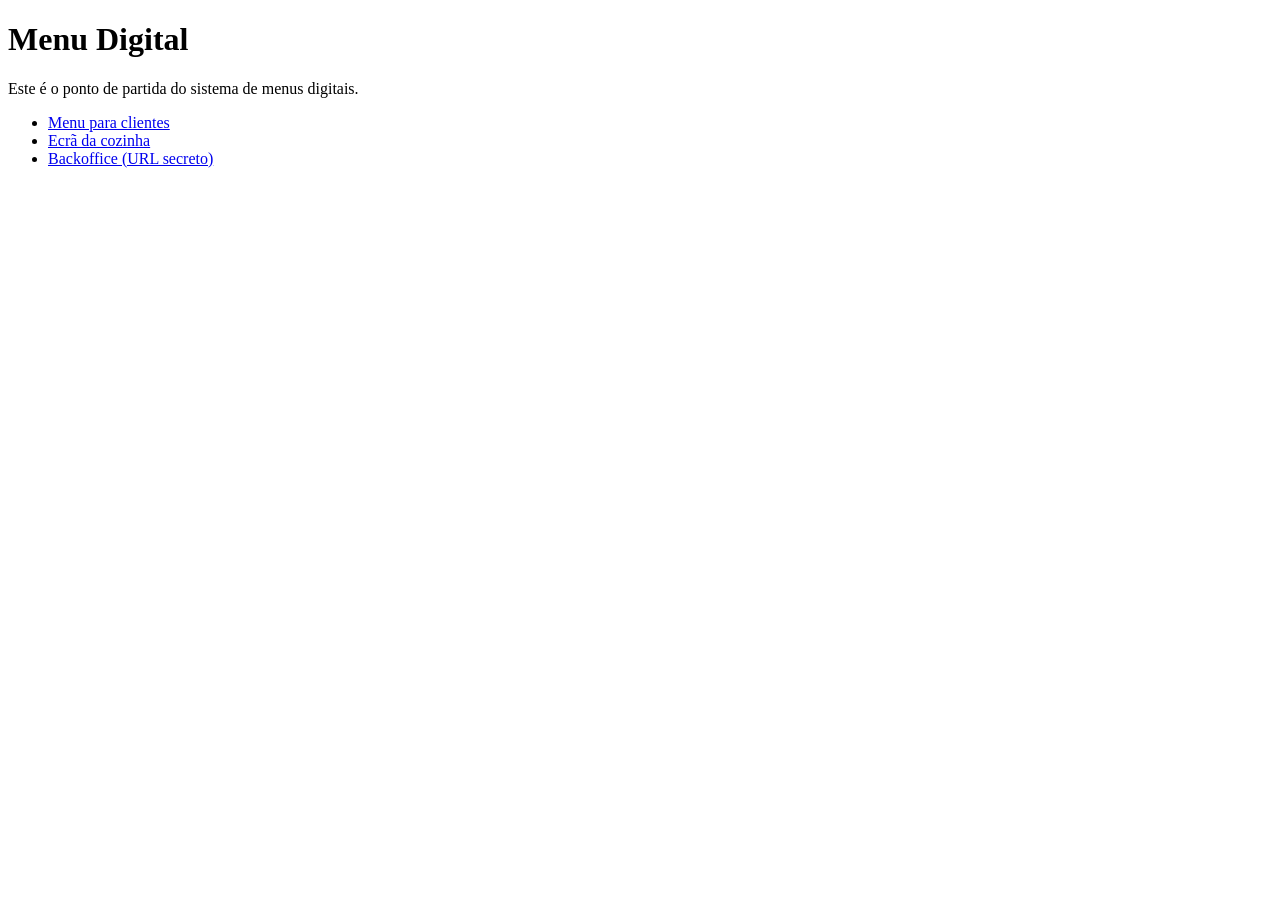
==== index.html @ 3743b49f "Adicionar admin.html (backoffice)" ====
<!DOCTYPE html>
<html lang="pt-PT">

<head>
    <meta charset="UTF-8" />
    <meta name="viewport" content="width=device-width, initial-scale=1.0" />
    <title>Menu Digital – Restaurante</title>
    <link rel="stylesheet" href="style.css" />
</head>

<body>
    <header>
        <h1>Menu Digital</h1>
    </header>

    <main>
        <p>Este é o ponto de partida do sistema de menus digitais.</p>
        <ul>
            <li><a href="menu.html">Menu para clientes</a></li>
            <li><a href="cozinha.html">Ecrã da cozinha</a></li>
            <li><a href="admin.html">Backoffice (URL secreto)</a></li>
        </ul>
    </main>

    <script src="script.js"></script>
</body>

</html>
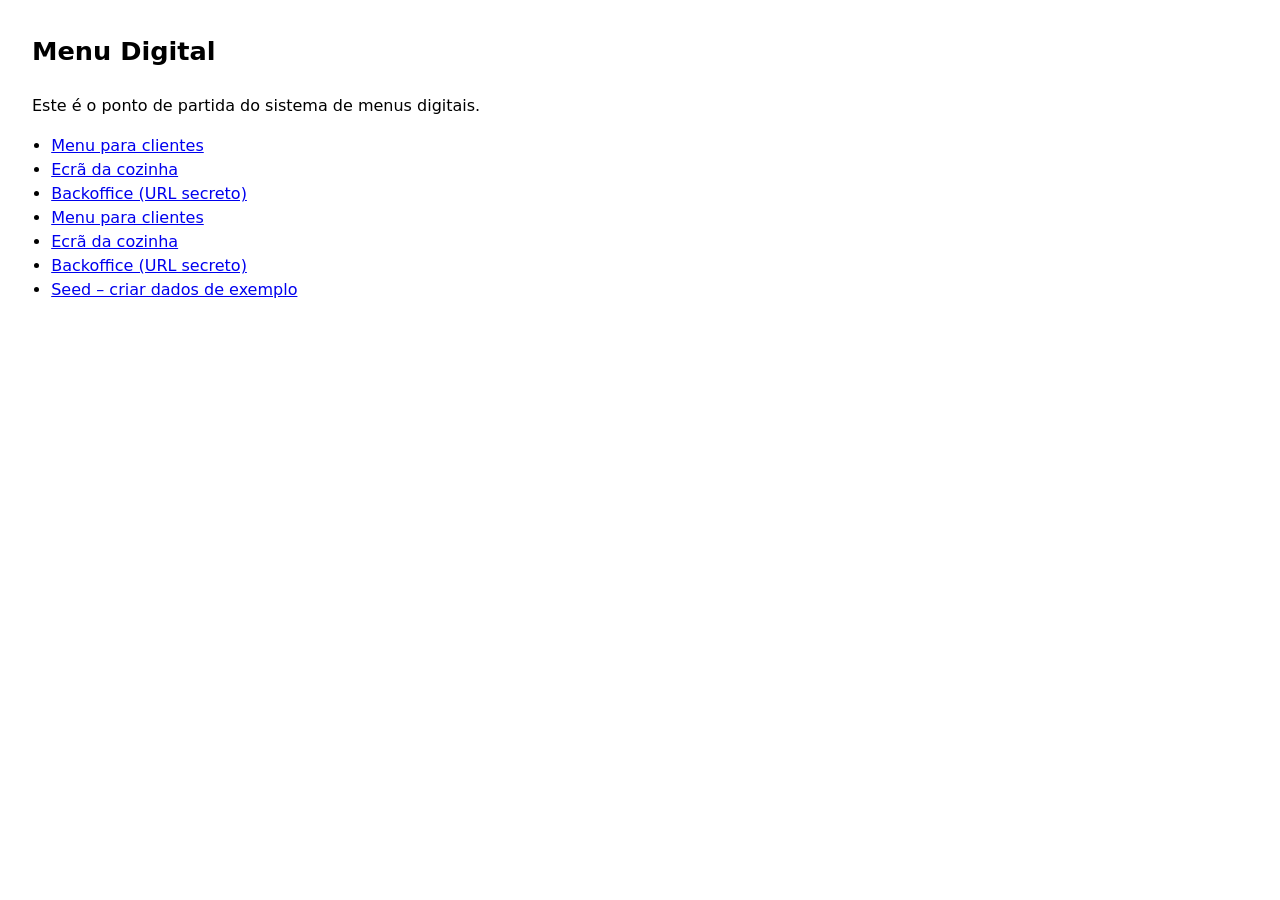
==== commit b42d6373: "Adicionar seed de dados de exemplo" ====
--- a/index.html
+++ b/index.html
@@ -25,4 +25,10 @@
     <script src="script.js"></script>
 </body>
 
-</html>+</html>
+<ul>
+    <li><a href="menu.html">Menu para clientes</a></li>
+    <li><a href="cozinha.html">Ecrã da cozinha</a></li>
+    <li><a href="admin.html">Backoffice (URL secreto)</a></li>
+    <li><a href="seed.html">Seed – criar dados de exemplo</a></li>
+</ul>
--- a/style.css
+++ b/style.css
@@ -0,0 +1,19 @@
+body {
+    font-family: system-ui, -apple-system, sans-serif;
+    margin: 2rem;
+    line-height: 1.5;
+}
+
+header {
+    margin-bottom: 1.5rem;
+}
+
+h1 {
+    margin: 0;
+    font-size: 1.6rem;
+}
+
+ul {
+    margin: 0;
+    padding-left: 1.2rem;
+}
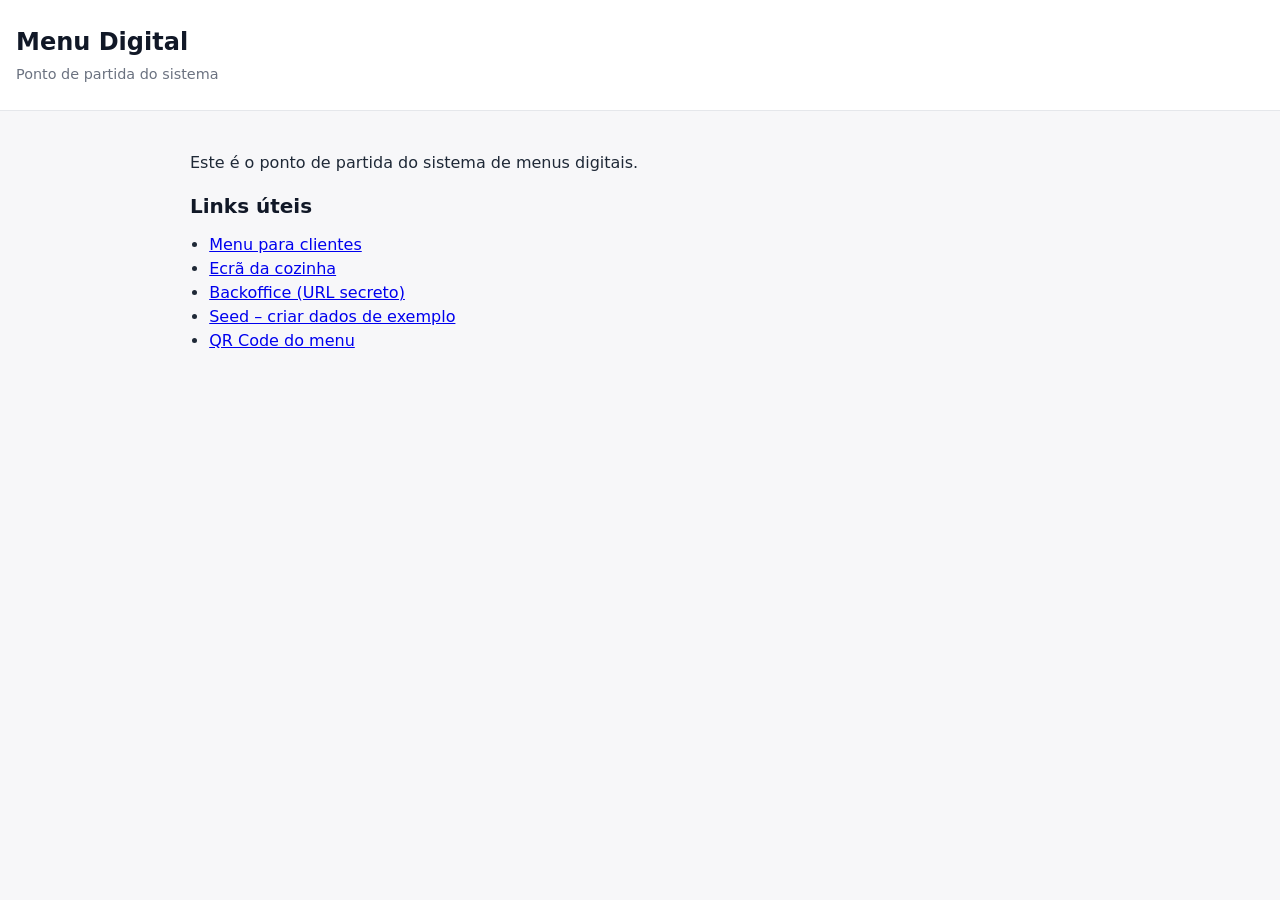
==== commit 045caed1: "Fix index.html structure and add QR link" ====
--- a/index.html
+++ b/index.html
@@ -11,24 +11,23 @@
 <body>
     <header>
         <h1>Menu Digital</h1>
+        <p>Ponto de partida do sistema</p>
     </header>
 
     <main>
         <p>Este é o ponto de partida do sistema de menus digitais.</p>
+
+        <h2>Links úteis</h2>
         <ul>
             <li><a href="menu.html">Menu para clientes</a></li>
             <li><a href="cozinha.html">Ecrã da cozinha</a></li>
             <li><a href="admin.html">Backoffice (URL secreto)</a></li>
+            <li><a href="seed.html">Seed – criar dados de exemplo</a></li>
+            <li><a href="qr.html">QR Code do menu</a></li>
         </ul>
     </main>
 
     <script src="script.js"></script>
 </body>
 
-</html>
-<ul>
-    <li><a href="menu.html">Menu para clientes</a></li>
-    <li><a href="cozinha.html">Ecrã da cozinha</a></li>
-    <li><a href="admin.html">Backoffice (URL secreto)</a></li>
-    <li><a href="seed.html">Seed – criar dados de exemplo</a></li>
-</ul>+</html>
--- a/style.css
+++ b/style.css
@@ -1,19 +1,294 @@
+/* =========================
+   Base e tipografia
+   ========================= */
+
 body {
-    font-family: system-ui, -apple-system, sans-serif;
-    margin: 2rem;
+    font-family: system-ui, -apple-system, BlinkMacSystemFont, "Segoe UI", sans-serif;
+    margin: 0;
+    padding: 0;
+    background: #f7f7f9;
+    color: #1f2937;
     line-height: 1.5;
 }
 
 header {
-    margin-bottom: 1.5rem;
-}
-
-h1 {
+    padding: 1.5rem 1rem;
+    background: #ffffff;
+    border-bottom: 1px solid #e5e7eb;
+}
+
+header h1 {
     margin: 0;
-    font-size: 1.6rem;
+    font-size: 1.5rem;
+    font-weight: 700;
+    color: #111827;
+}
+
+header p {
+    margin: 0.25rem 0 0;
+    font-size: 0.9rem;
+    color: #6b7280;
+}
+
+main {
+    padding: 1.5rem 1rem;
+    max-width: 900px;
+    margin: 0 auto;
+}
+
+/* =========================
+   Títulos e listas
+   ========================= */
+
+h1,
+h2,
+h3 {
+    margin: 0 0 0.75rem;
+    color: #111827;
+}
+
+h2 {
+    font-size: 1.25rem;
+    font-weight: 600;
 }
 
 ul {
     margin: 0;
     padding-left: 1.2rem;
+}
+
+/* =========================
+   Cards e secções
+   ========================= */
+
+#menu-section,
+#cart-section,
+.orders-container {
+    margin-bottom: 2rem;
+}
+
+.category-list {
+    margin-bottom: 1.5rem;
+}
+
+.menu-item,
+.cart-item {
+    display: flex;
+    justify-content: space-between;
+    align-items: center;
+    padding: 0.75rem 0;
+    border-bottom: 1px solid #e5e7eb;
+}
+
+.menu-item:last-child,
+.cart-item:last-child {
+    border-bottom: none;
+}
+
+.item-name {
+    font-weight: 500;
+    color: #1f2937;
+}
+
+.item-price {
+    font-weight: 600;
+    color: #111827;
+    margin-left: 0.5rem;
+}
+
+.item-controls {
+    display: flex;
+    align-items: center;
+    gap: 0.5rem;
+}
+
+.btn-add,
+.btn-remove {
+    width: 32px;
+    height: 32px;
+    border: 1px solid #d1d5db;
+    background: #ffffff;
+    border-radius: 6px;
+    cursor: pointer;
+    font-size: 1rem;
+    display: flex;
+    align-items: center;
+    justify-content: center;
+    color: #374151;
+    transition: background 0.15s ease, border-color 0.15s ease;
+}
+
+.btn-add:hover,
+.btn-remove:hover {
+    background: #f3f4f6;
+    border-color: #9ca3af;
+}
+
+/* =========================
+   Carrinho e botão de enviar
+   ========================= */
+
+#send-order {
+    margin-top: 0.75rem;
+    padding: 0.6rem 1rem;
+    background: #2563eb;
+    color: #fff;
+    border: none;
+    border-radius: 8px;
+    cursor: pointer;
+    font-weight: 600;
+    font-size: 0.95rem;
+    transition: background 0.15s ease;
+}
+
+#send-order:hover {
+    background: #1d4ed8;
+}
+
+/* =========================
+   Cozinha – lista de pedidos
+   ========================= */
+
+.orders-container {
+    display: grid;
+    gap: 1rem;
+}
+
+.order-card {
+    border: 1px solid #e5e7eb;
+    border-radius: 10px;
+    padding: 1rem;
+    background: #ffffff;
+    box-shadow: 0 1px 2px rgba(0, 0, 0, 0.04);
+}
+
+.order-header {
+    display: flex;
+    justify-content: space-between;
+    align-items: center;
+    margin-bottom: 0.5rem;
+    font-size: 1.05rem;
+    font-weight: 600;
+    color: #111827;
+}
+
+.order-status {
+    padding: 0.25rem 0.6rem;
+    border-radius: 999px;
+    font-size: 0.75rem;
+    font-weight: 700;
+    text-transform: uppercase;
+    letter-spacing: 0.02em;
+}
+
+.status-new {
+    background: #dbeafe;
+    color: #1e40af;
+}
+
+.status-preparing {
+    background: #ffedd5;
+    color: #9a3412;
+}
+
+.status-ready {
+    background: #dcfce7;
+    color: #166534;
+}
+
+.status-completed {
+    background: #f3f4f6;
+    color: #6b7280;
+}
+
+.order-items {
+    margin: 0.5rem 0;
+    color: #374151;
+}
+
+.order-total {
+    margin: 0.5rem 0;
+    font-weight: 700;
+    color: #111827;
+}
+
+.order-actions {
+    margin-top: 0.75rem;
+    display: flex;
+    gap: 0.5rem;
+    flex-wrap: wrap;
+}
+
+.btn-status {
+    padding: 0.45rem 0.85rem;
+    background: #2563eb;
+    color: #fff;
+    border: none;
+    border-radius: 8px;
+    cursor: pointer;
+    font-weight: 600;
+    font-size: 0.85rem;
+    transition: background 0.15s ease;
+}
+
+.btn-status:hover {
+    background: #1d4ed8;
+}
+
+/* =========================
+   QR page
+   ========================= */
+
+.qr-card {
+    background: #ffffff;
+    border-radius: 12px;
+    padding: 2rem;
+    box-shadow: 0 10px 30px rgba(0, 0, 0, 0.06);
+    text-align: center;
+    max-width: 360px;
+    margin: 2rem auto;
+}
+
+.qr-card h1 {
+    font-size: 1.3rem;
+    margin: 0 0 0.75rem;
+}
+
+.qr-card p {
+    margin: 0 0 1.25rem;
+    color: #6b7280;
+    font-size: 0.95rem;
+}
+
+.qr-card img {
+    max-width: 100%;
+    height: auto;
+    border-radius: 8px;
+    border: 1px solid #e5e7eb;
+}
+
+/* =========================
+   Responsividade básica
+   ========================= */
+
+@media (max-width: 600px) {
+    header {
+        padding: 1rem;
+    }
+
+    main {
+        padding: 1rem;
+    }
+
+    .menu-item,
+    .cart-item {
+        flex-direction: column;
+        align-items: flex-start;
+        gap: 0.5rem;
+    }
+
+    .item-controls {
+        width: 100%;
+        justify-content: flex-start;
+    }
 }
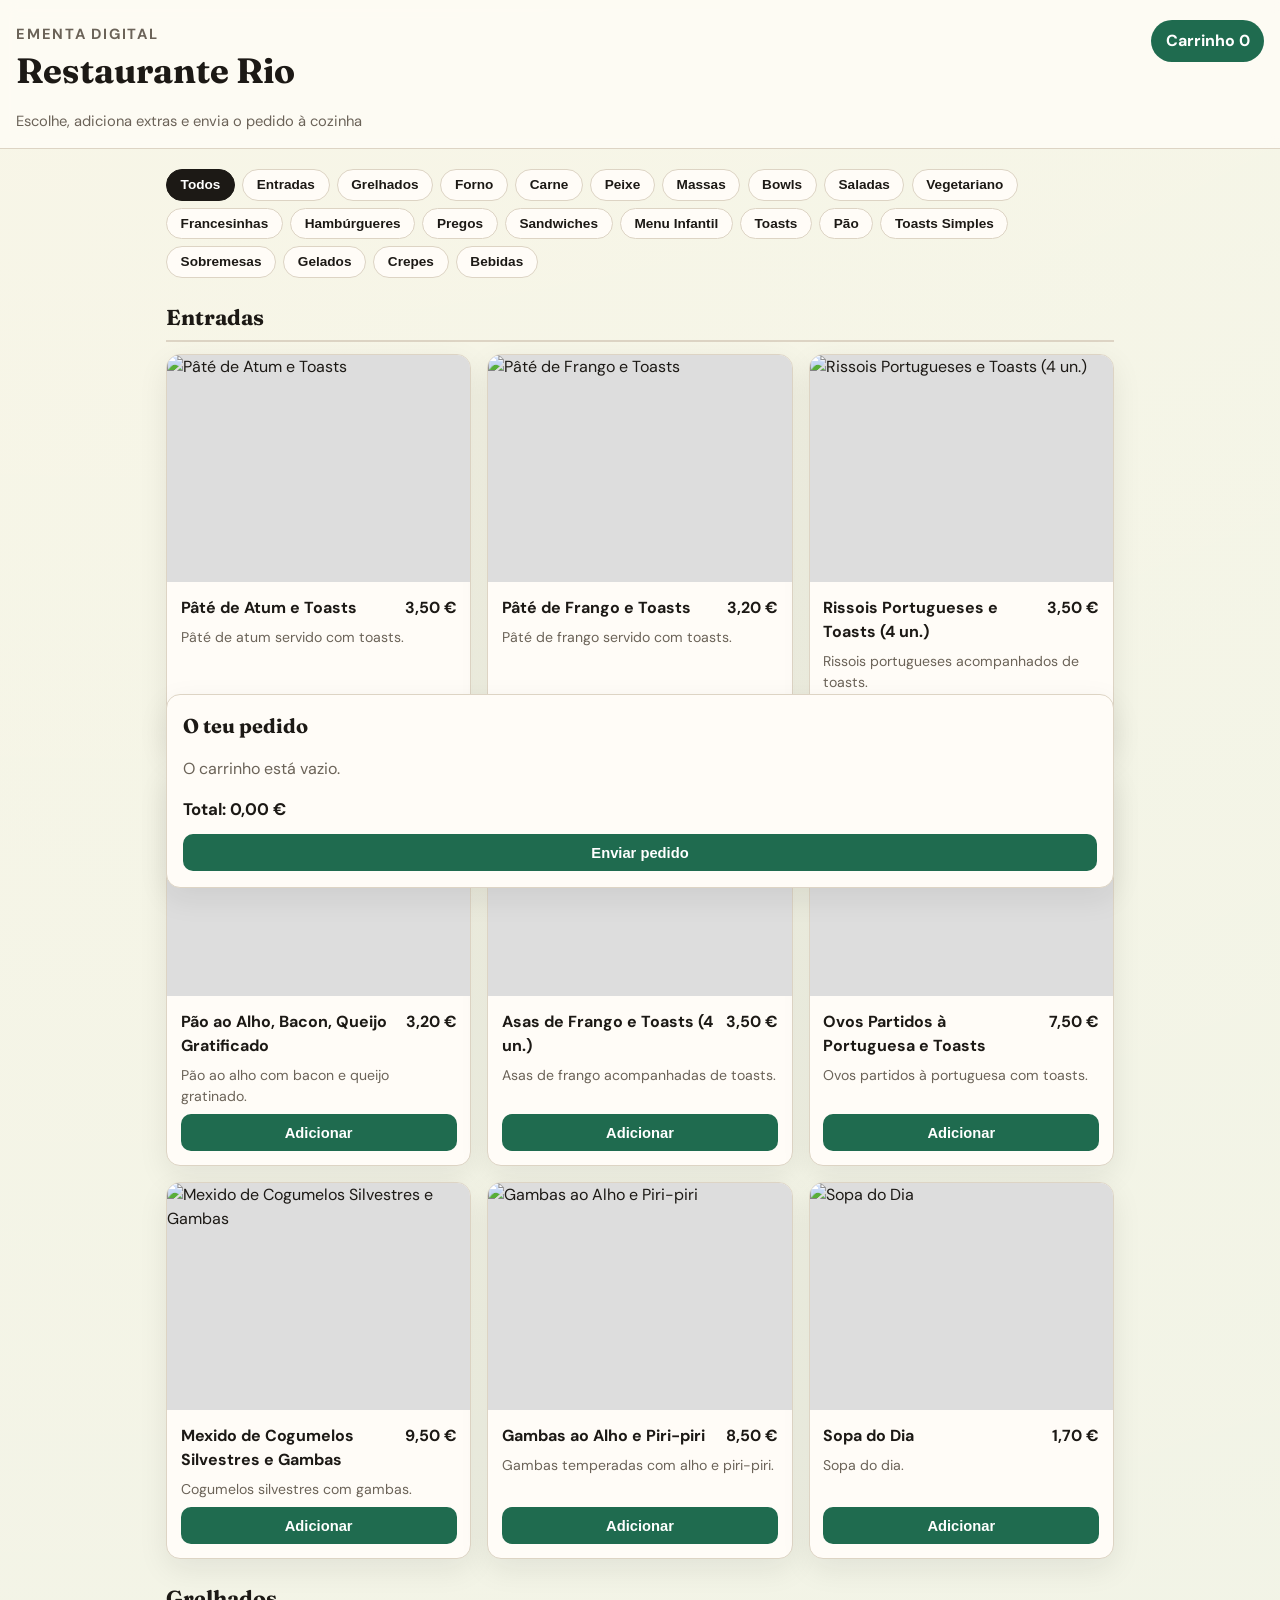
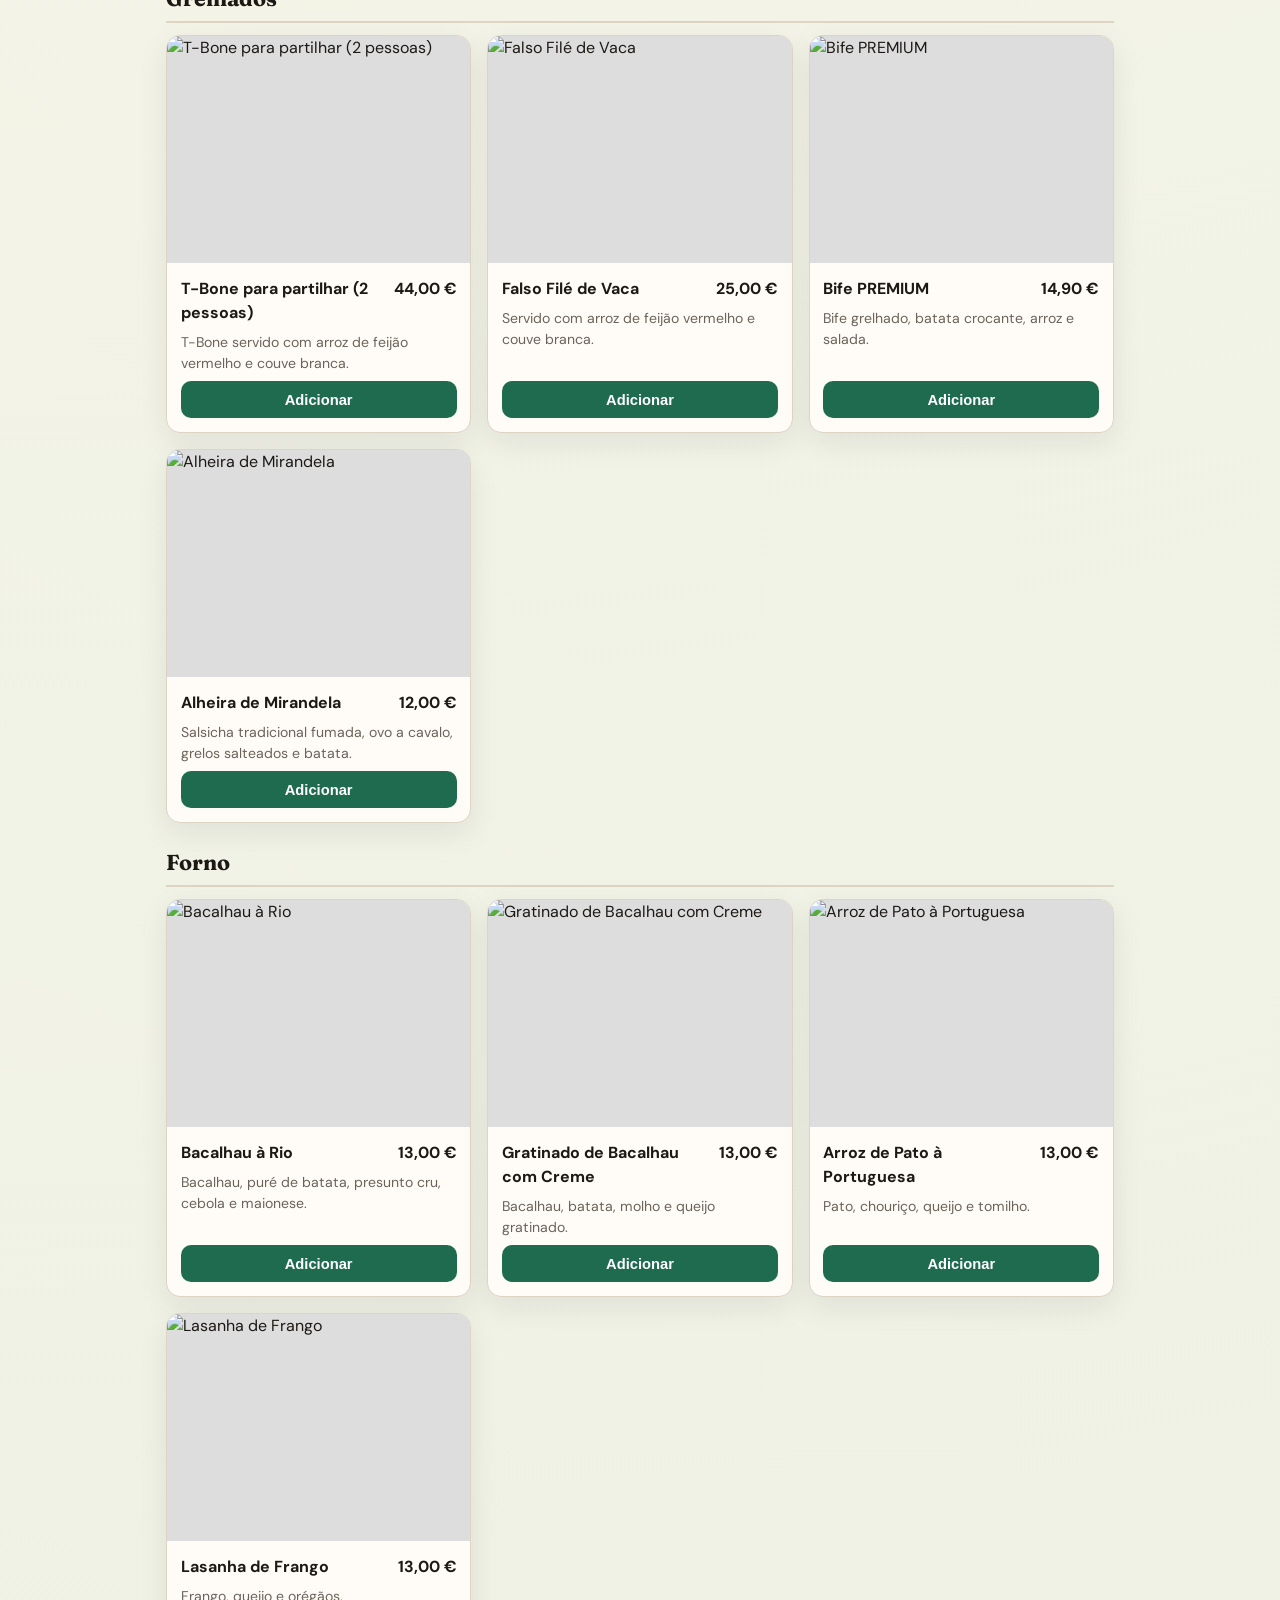
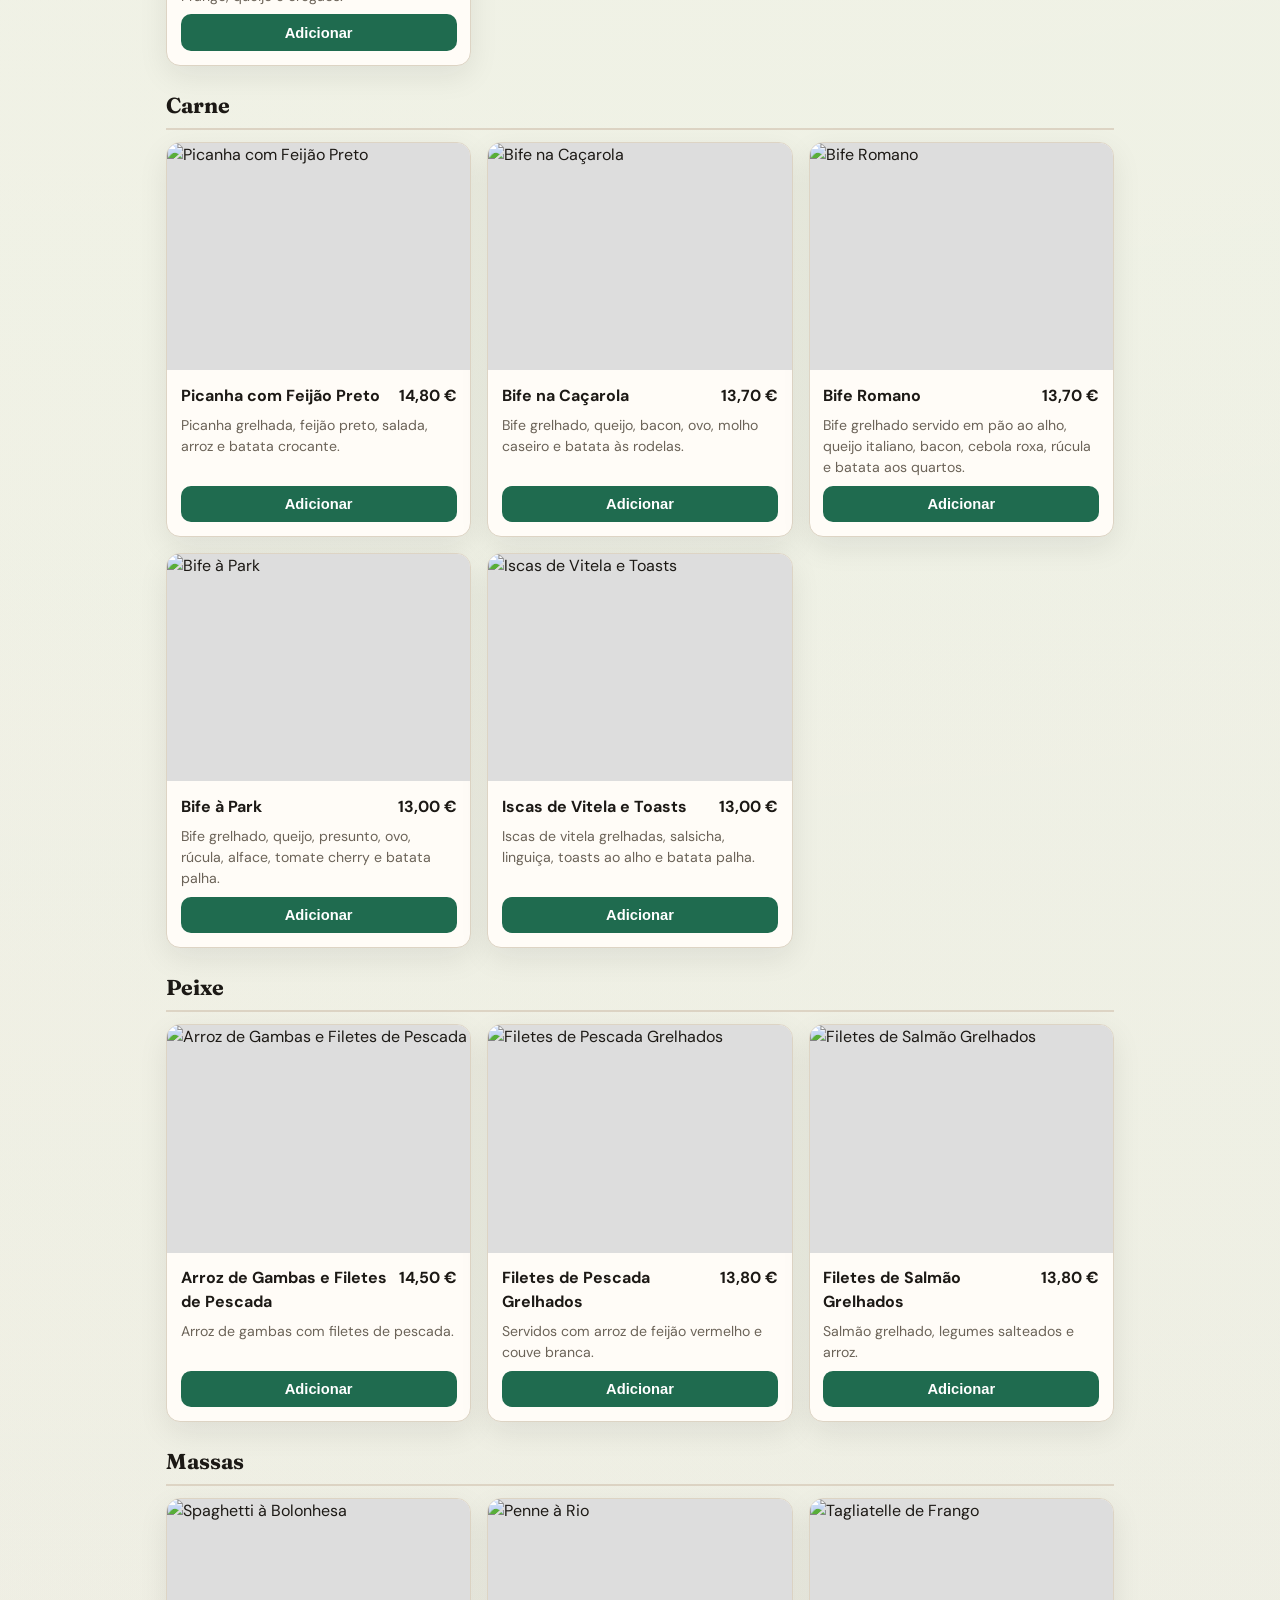
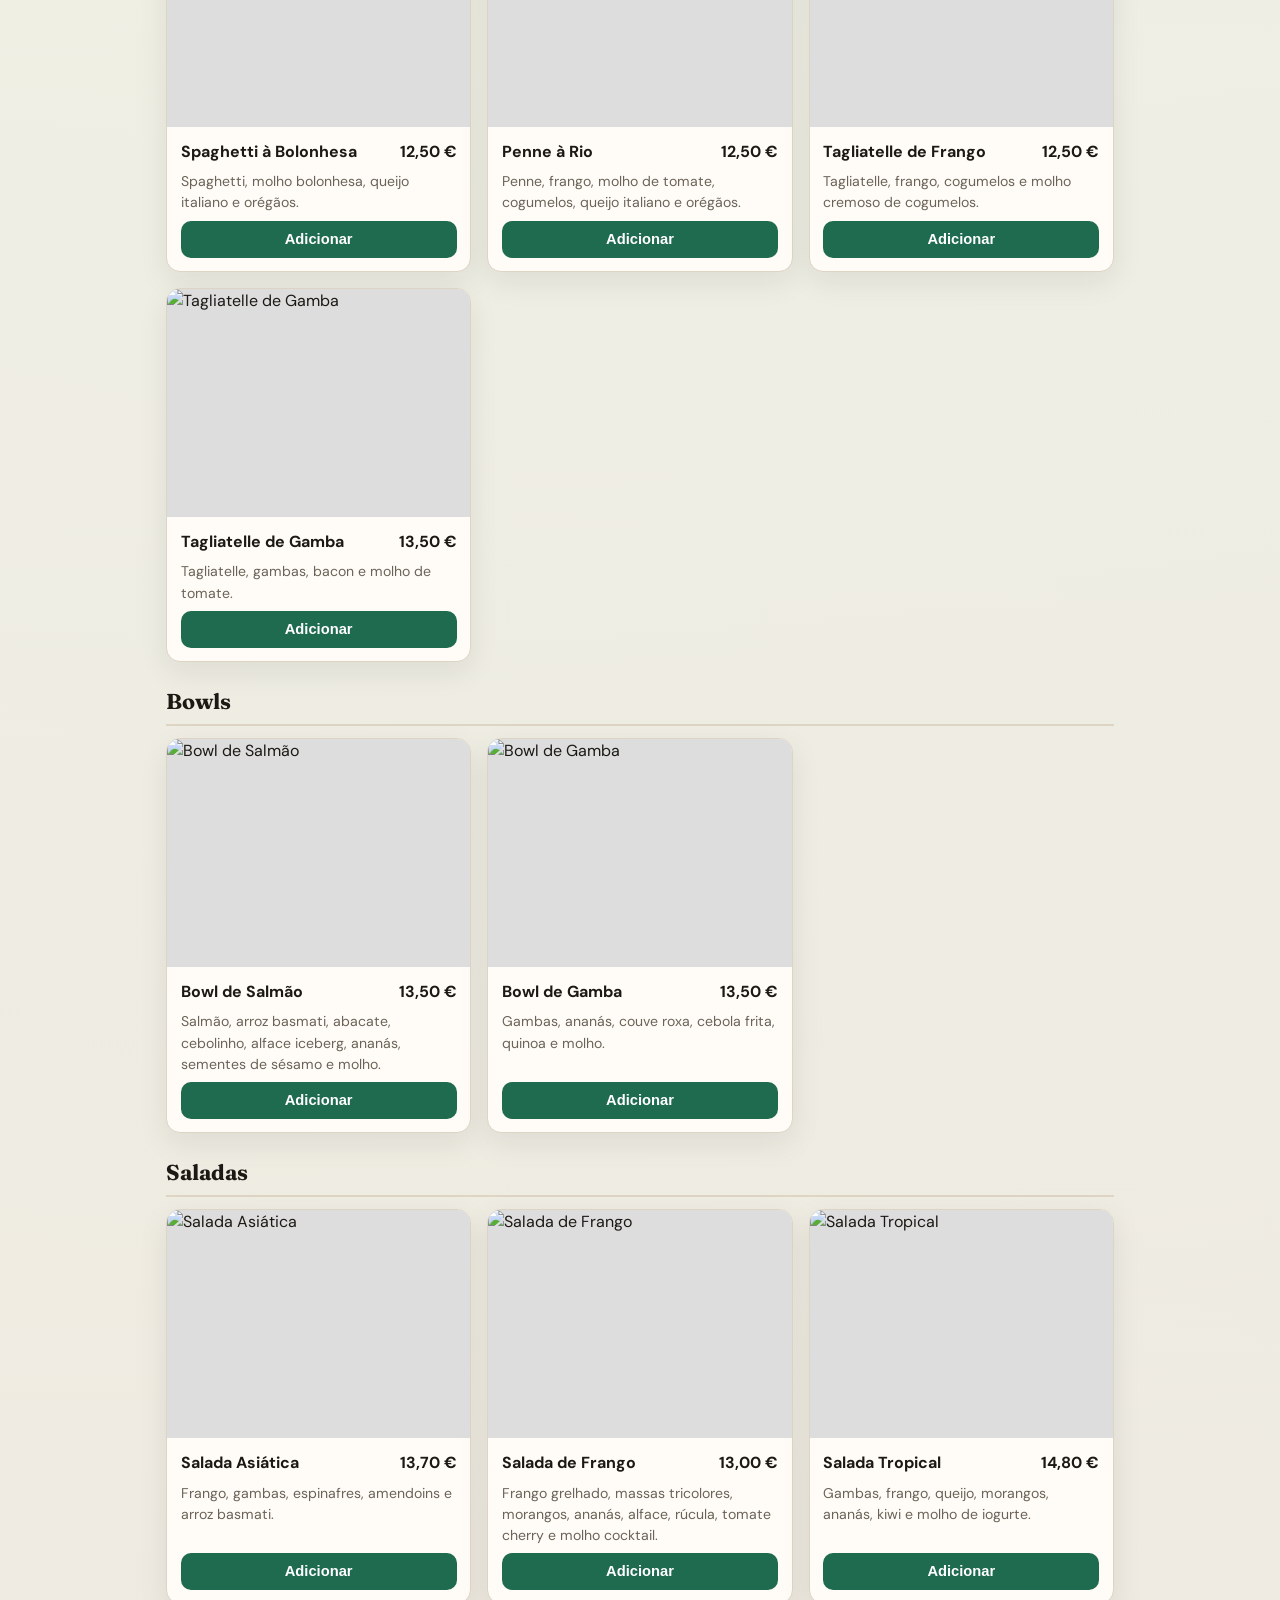
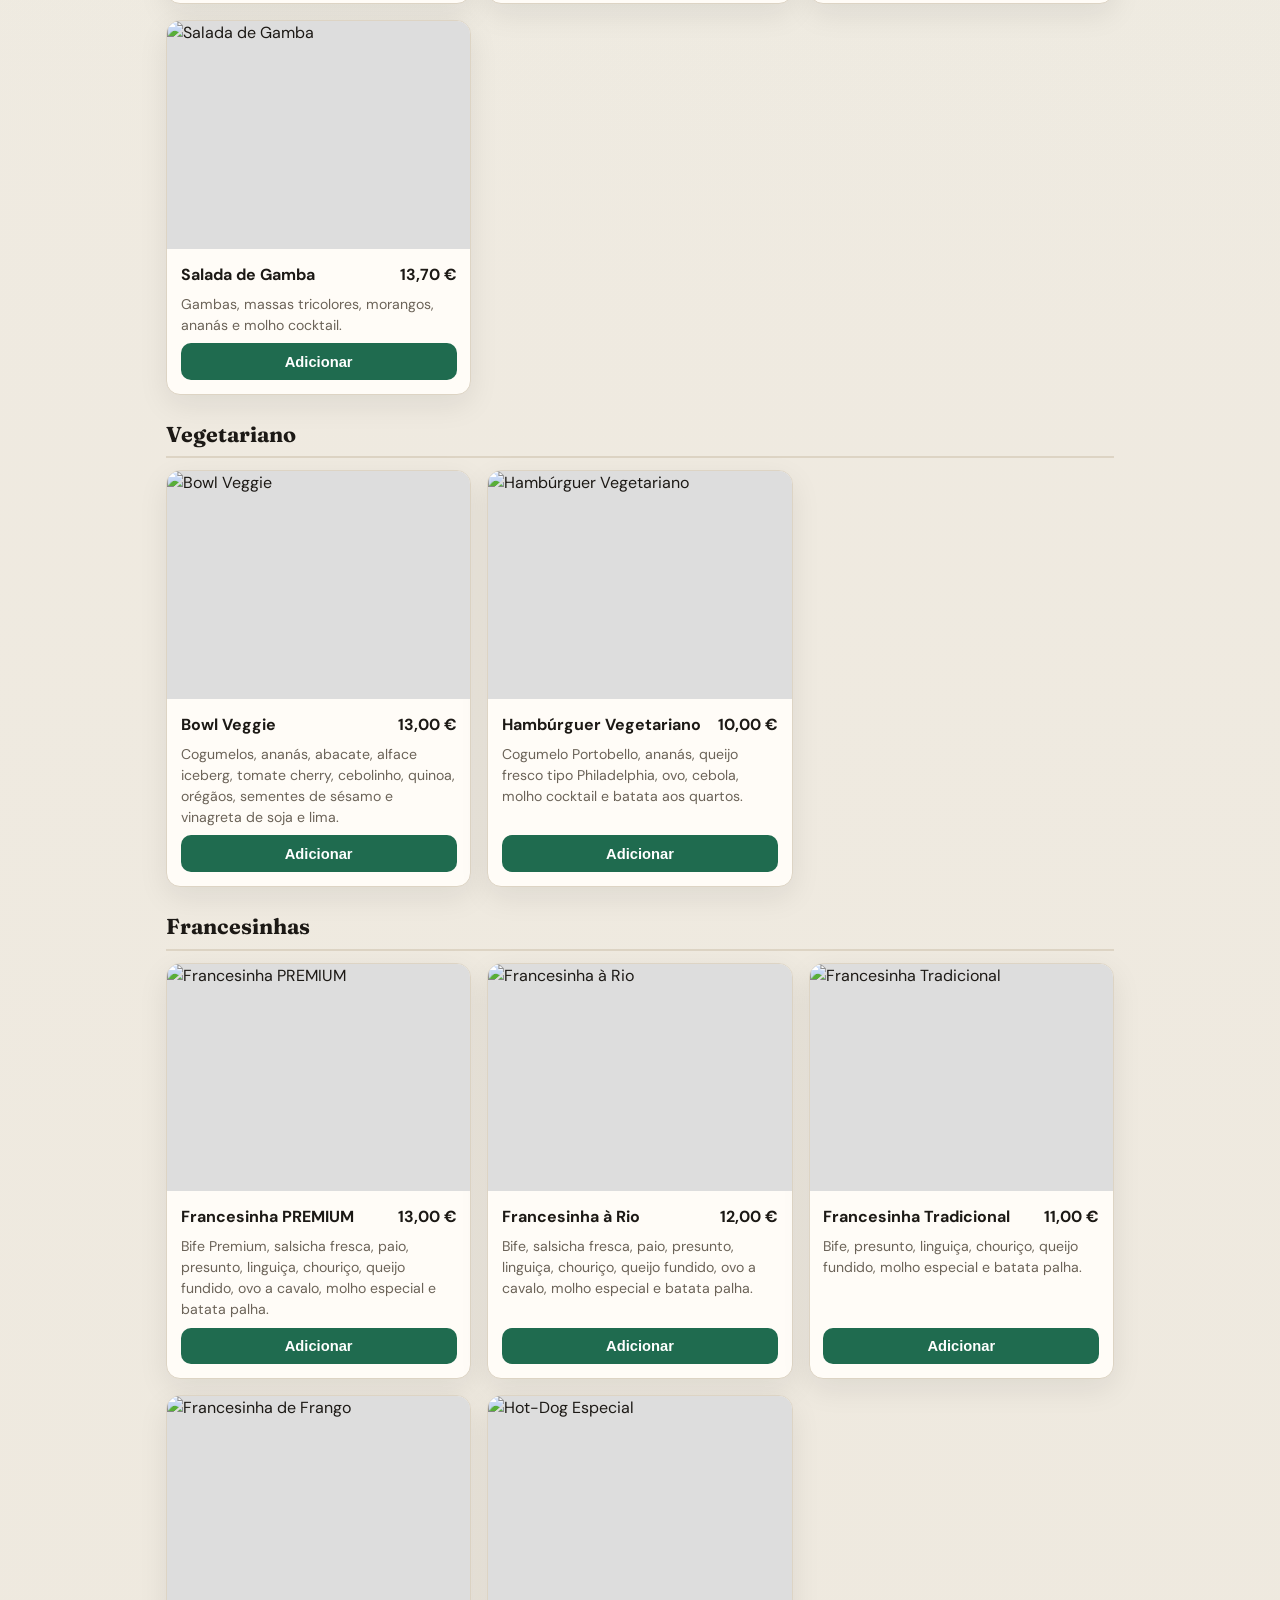
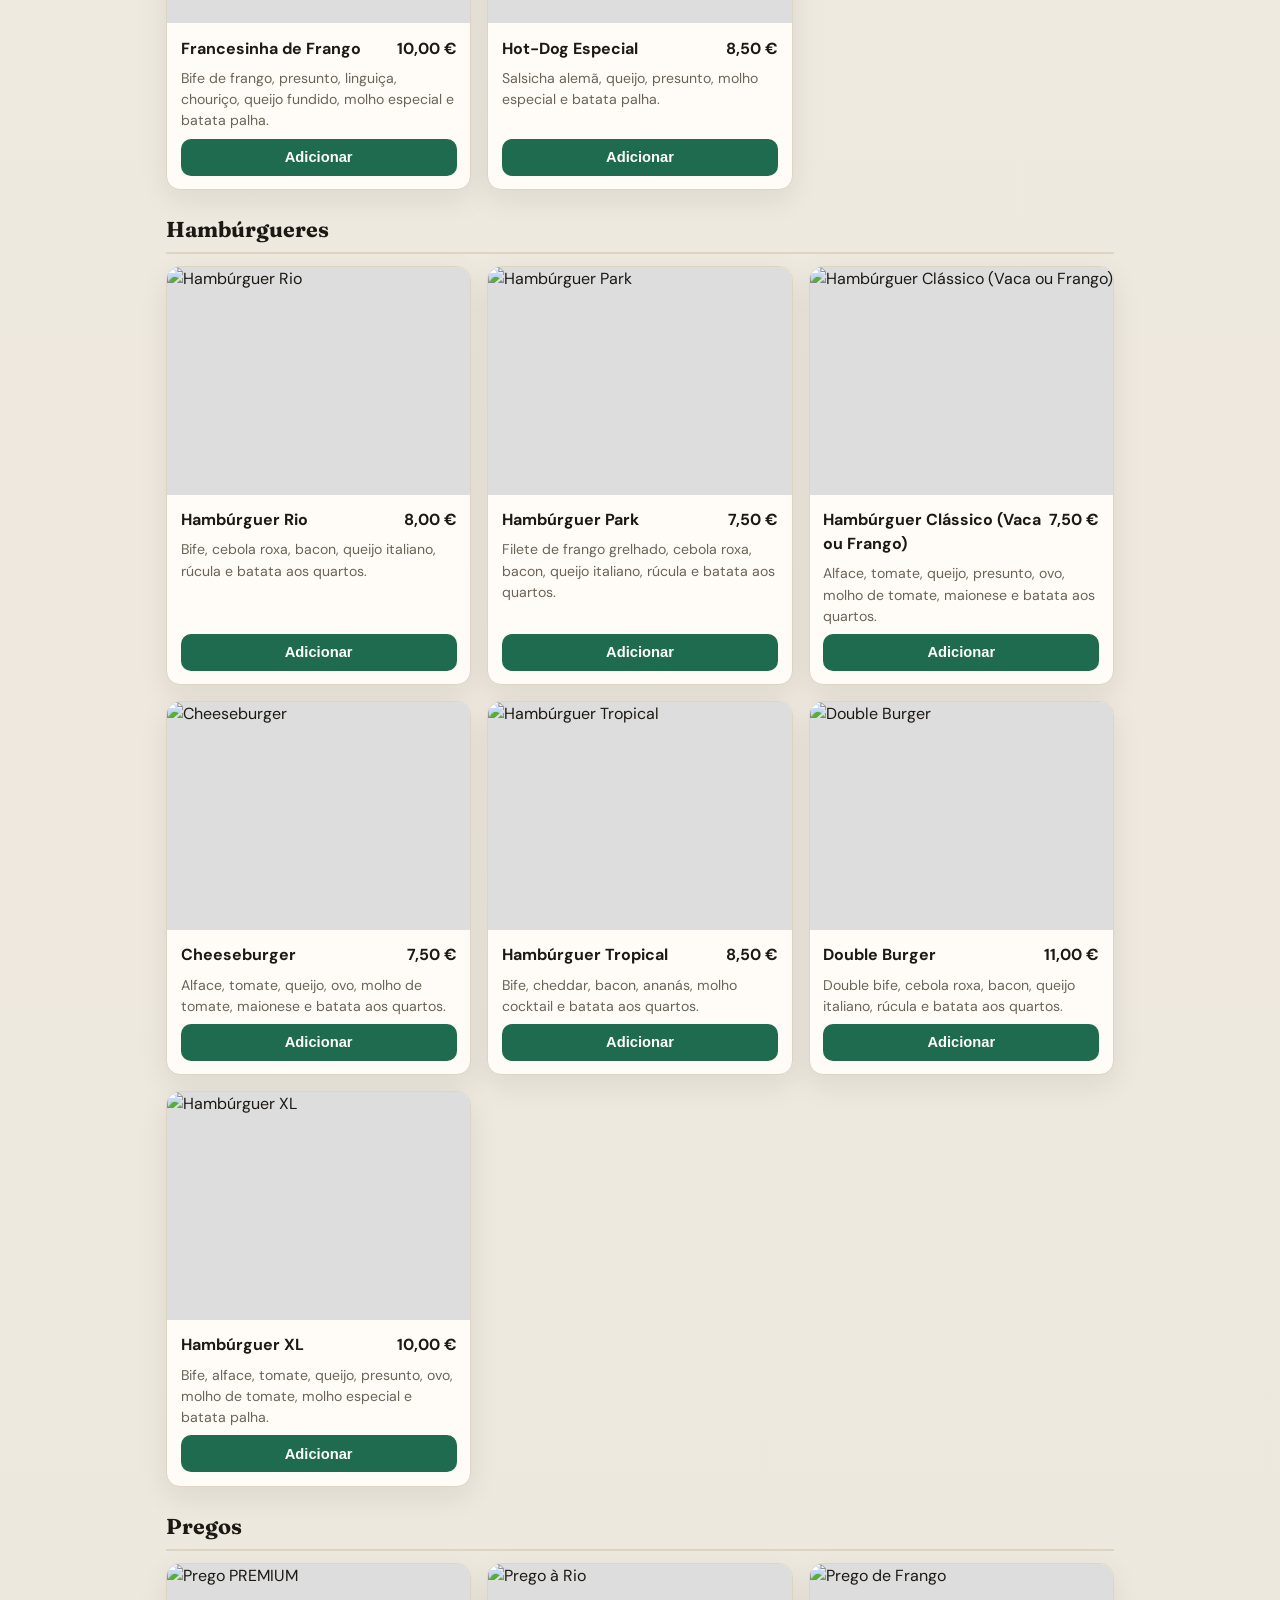
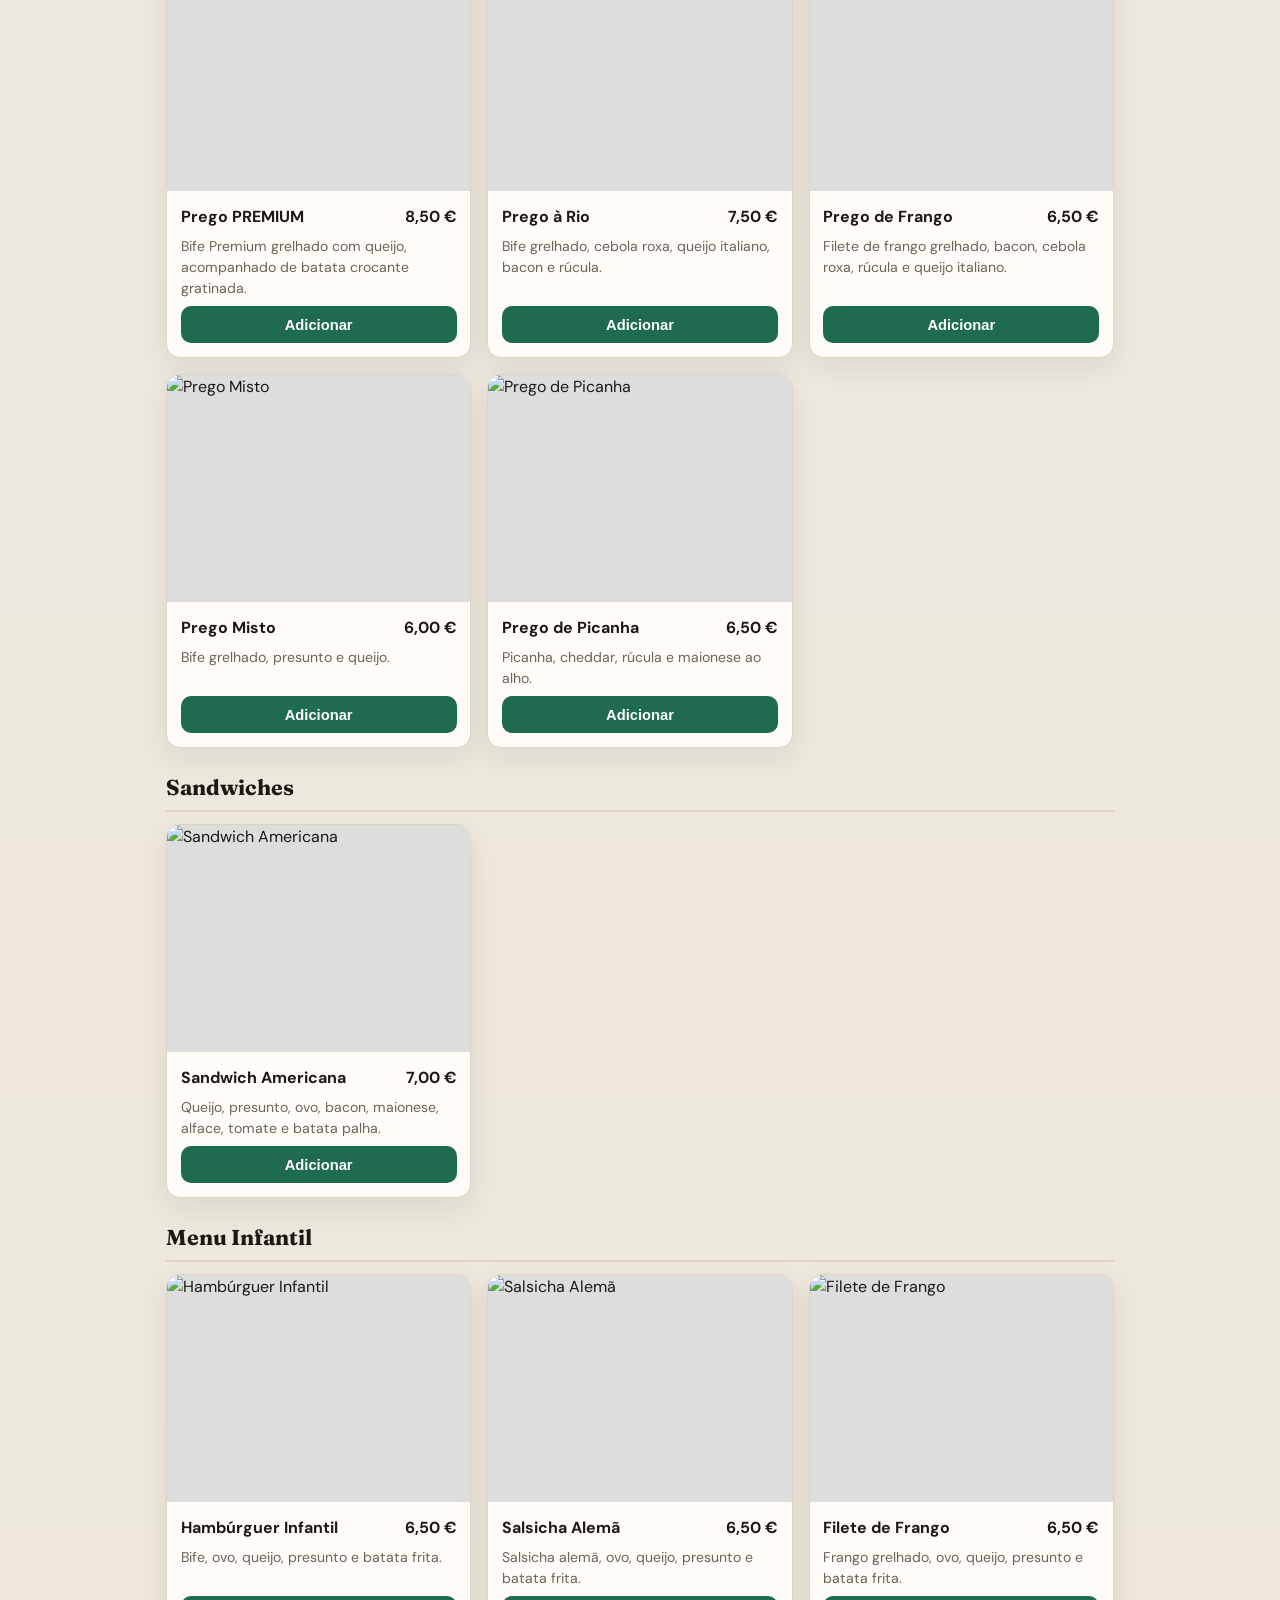
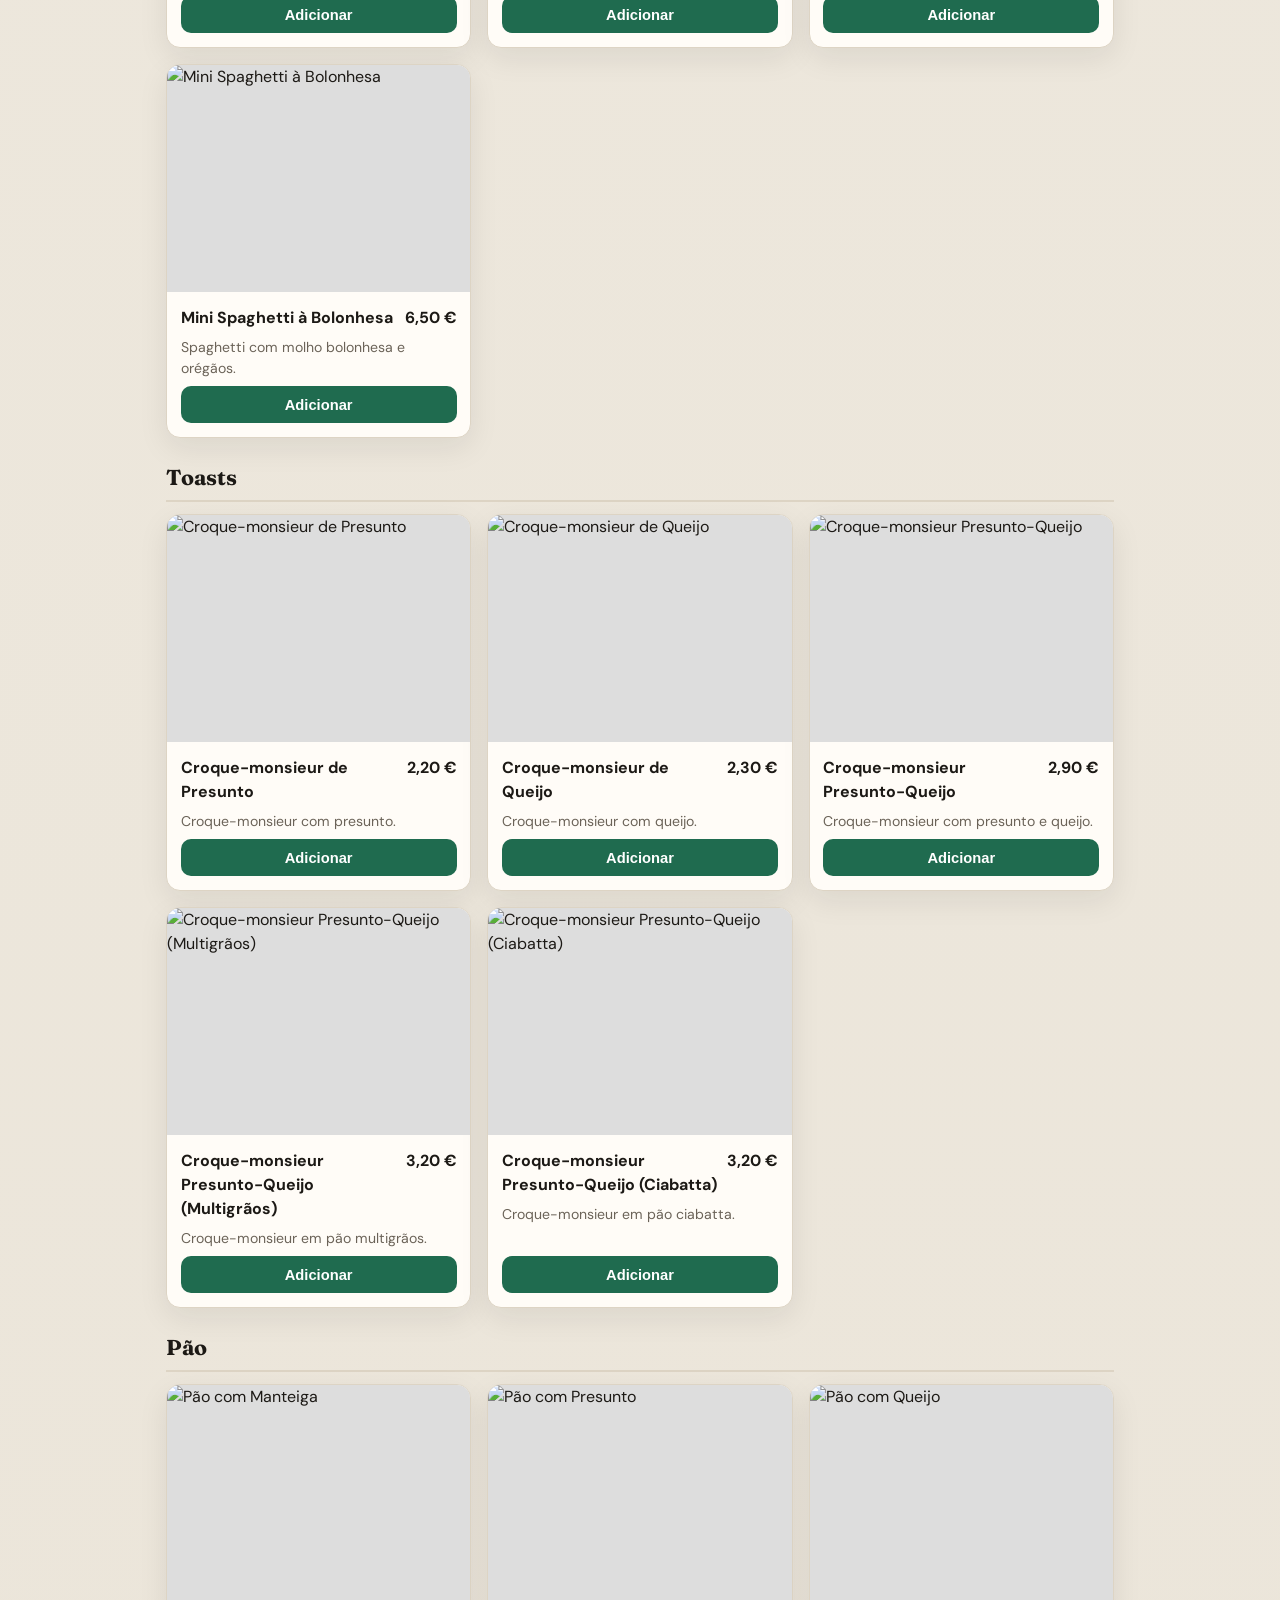
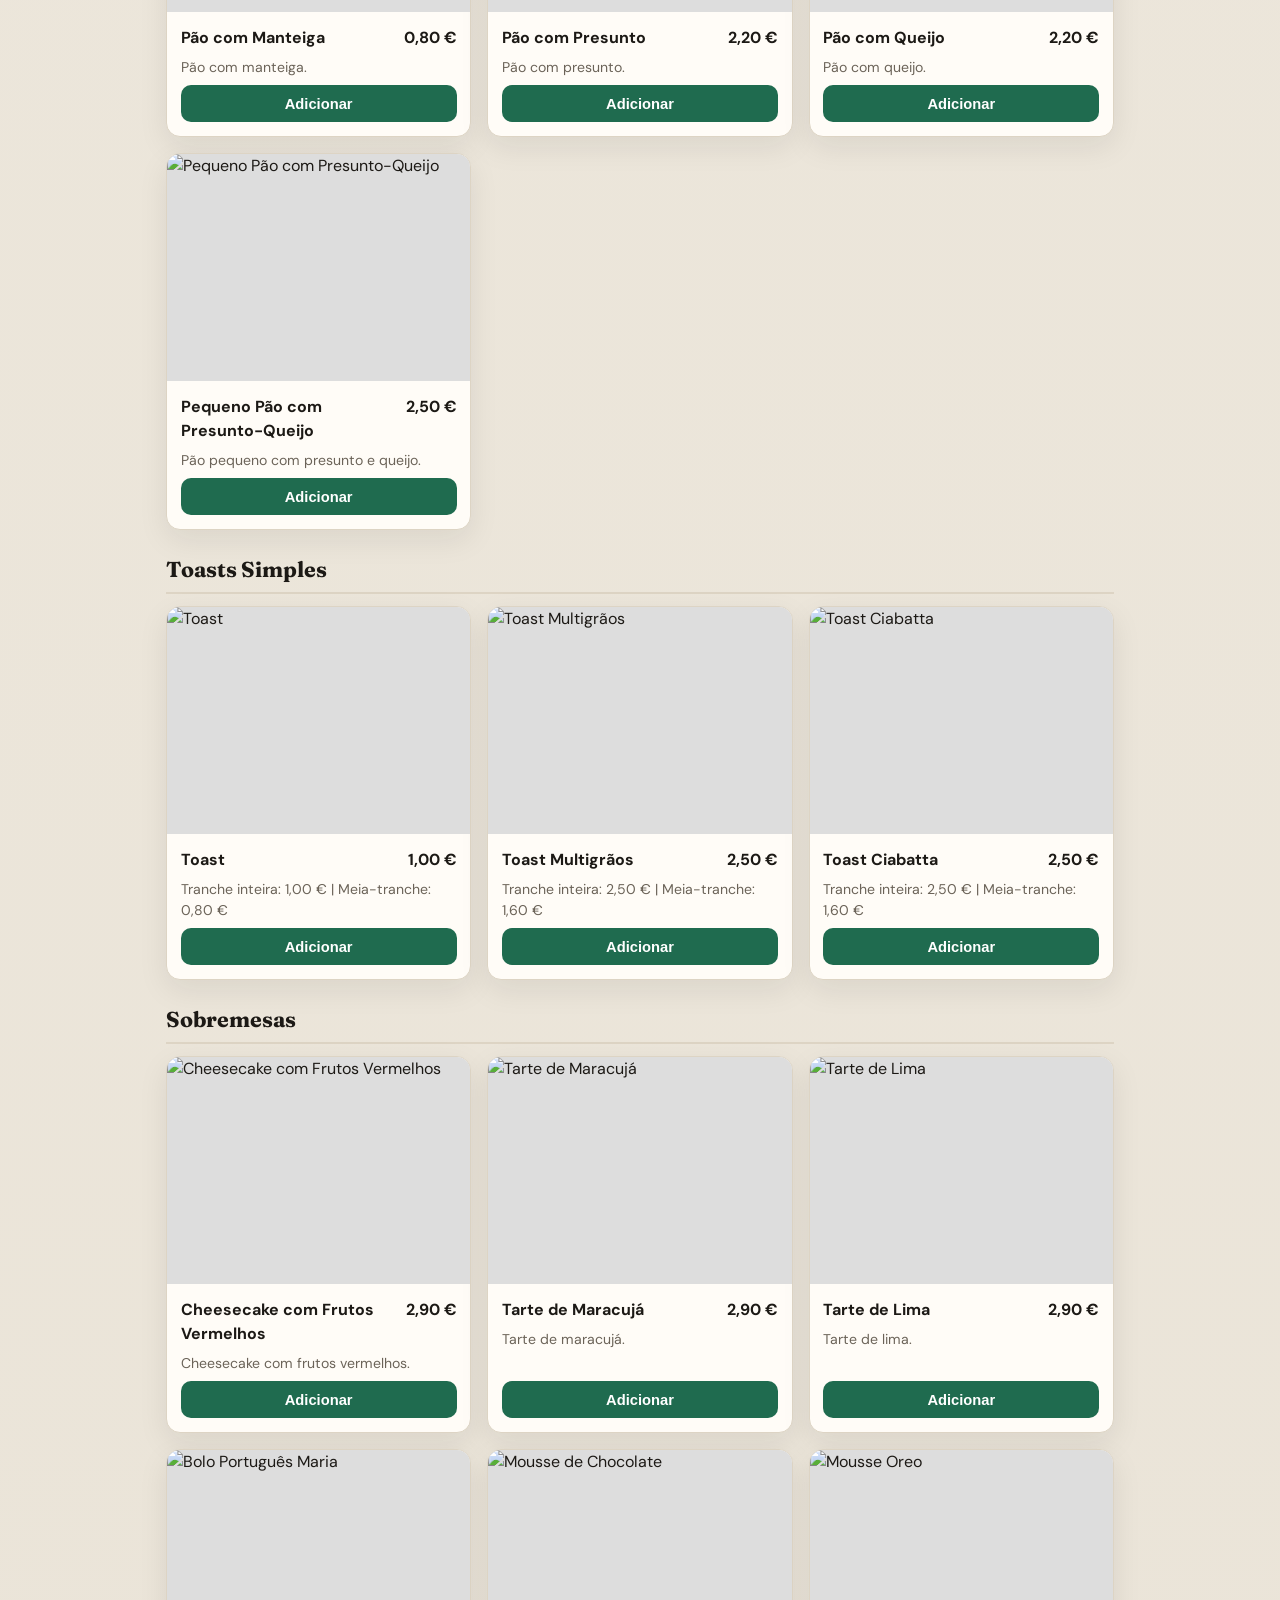
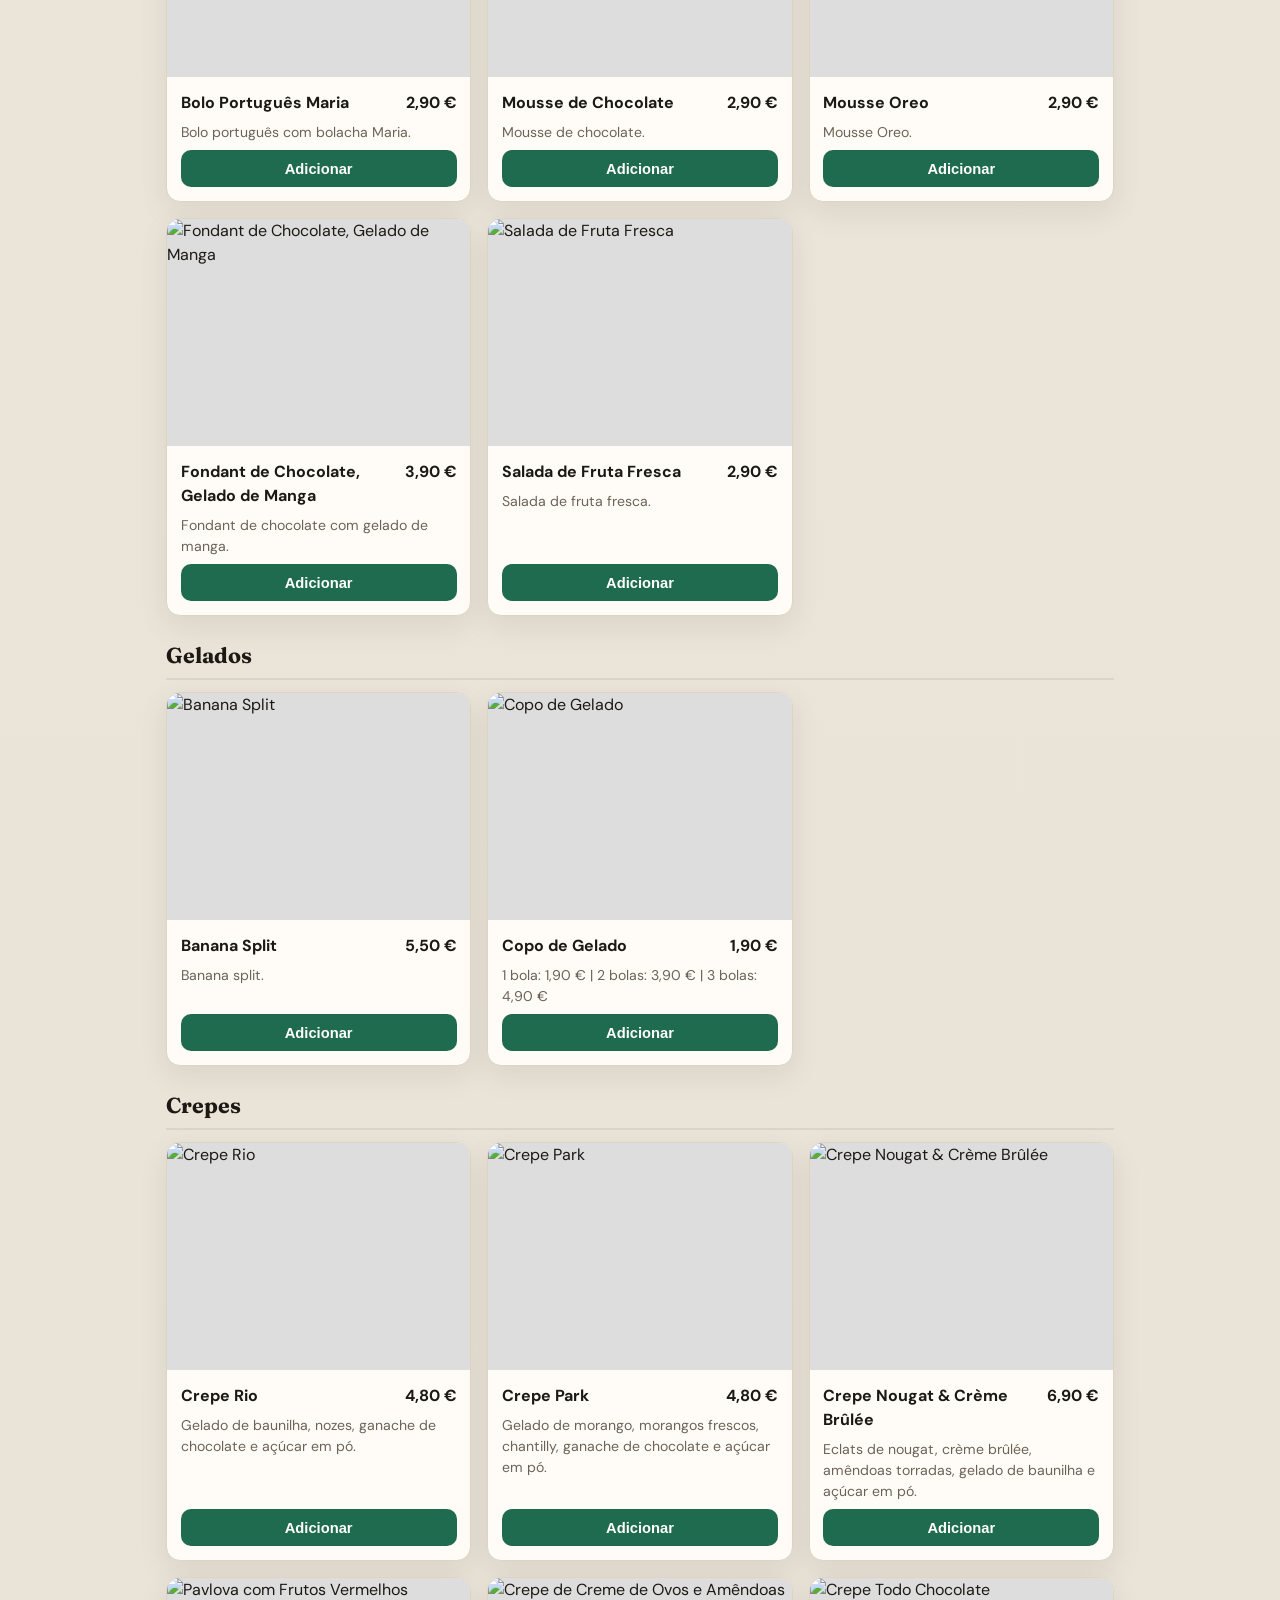
==== commit 4a650e02: "chore: Revamp app and replace Firebase with local store Rebuilt the project around a shared localSto" ====
--- a/index.html
+++ b/index.html
@@ -1,33 +1,44 @@
 <!DOCTYPE html>
 <html lang="pt-PT">
+<head>
+  <meta charset="UTF-8" />
+  <meta name="viewport" content="width=device-width, initial-scale=1.0" />
+  <title>Menu – Restaurante Rio</title>
+  <link rel="stylesheet" href="style.css" />
+  <link rel="preconnect" href="https://fonts.googleapis.com" />
+  <link rel="preconnect" href="https://fonts.gstatic.com" crossorigin />
+  <link href="https://fonts.googleapis.com/css2?family=DM+Sans:wght@400;600;700&family=Fraunces:opsz,wght@9..144,600;700&display=swap" rel="stylesheet" />
+</head>
+<body class="page-menu">
+  <div id="page-banners"></div>
+  <header class="site-header">
+    <div>
+      <p class="eyebrow">Ementa digital</p>
+      <h1 id="restaurant-name">Restaurante Rio</h1>
+      <p>Escolhe, adiciona extras e envia o pedido à cozinha</p>
+    </div>
+    <a class="cart-pill" href="#cart-section">Carrinho <span id="cart-count">0</span></a>
+  </header>
 
-<head>
-    <meta charset="UTF-8" />
-    <meta name="viewport" content="width=device-width, initial-scale=1.0" />
-    <title>Menu Digital – Restaurante</title>
-    <link rel="stylesheet" href="style.css" />
-</head>
+  <main>
+    <section id="category-filters" class="filters"></section>
+    <section id="menu-section"><div id="menu-list"></div></section>
+    <section id="cart-section" class="cart-panel">
+      <h2>O teu pedido</h2>
+      <div id="cart-list"><p class="muted">O carrinho está vazio.</p></div>
+      <div class="cart-total-row">Total: <span id="cart-total">0,00 €</span></div>
+      <button id="send-order" class="btn-primary btn-block">Enviar pedido</button>
+    </section>
+  </main>
 
-<body>
-    <header>
-        <h1>Menu Digital</h1>
-        <p>Ponto de partida do sistema</p>
-    </header>
+  <footer class="site-footer">
+    <a href="cozinha.html">Cozinha</a> ·
+    <a href="admin.html">Admin</a> ·
+    <a href="qr.html">QR</a>
+  </footer>
 
-    <main>
-        <p>Este é o ponto de partida do sistema de menus digitais.</p>
-
-        <h2>Links úteis</h2>
-        <ul>
-            <li><a href="menu.html">Menu para clientes</a></li>
-            <li><a href="cozinha.html">Ecrã da cozinha</a></li>
-            <li><a href="admin.html">Backoffice (URL secreto)</a></li>
-            <li><a href="seed.html">Seed – criar dados de exemplo</a></li>
-            <li><a href="qr.html">QR Code do menu</a></li>
-        </ul>
-    </main>
-
-    <script src="script.js"></script>
+  <script src="menu-data.js"></script>
+  <script src="store.js"></script>
+  <script src="script.js"></script>
 </body>
-
-</html>+</html>
--- a/style.css
+++ b/style.css
@@ -1,294 +1,412 @@
-/* =========================
-   Base e tipografia
-   ========================= */
+:root {
+  --bg: #f3efe7;
+  --bg-2: #e8e1d4;
+  --surface: #fffcf7;
+  --ink: #1c1915;
+  --muted: #6b6358;
+  --line: #ddd4c4;
+  --accent: #1f6b4f;
+  --accent-2: #c45c26;
+  --danger: #b42318;
+  --warn: #b54708;
+  --ok: #067647;
+  --shadow: 0 10px 30px rgba(28, 25, 21, 0.08);
+  --radius: 14px;
+  --font: "DM Sans", system-ui, sans-serif;
+  --display: "Fraunces", Georgia, serif;
+}
+
+* { box-sizing: border-box; }
 
 body {
-    font-family: system-ui, -apple-system, BlinkMacSystemFont, "Segoe UI", sans-serif;
-    margin: 0;
-    padding: 0;
-    background: #f7f7f9;
-    color: #1f2937;
-    line-height: 1.5;
-}
-
-header {
-    padding: 1.5rem 1rem;
-    background: #ffffff;
-    border-bottom: 1px solid #e5e7eb;
-}
-
-header h1 {
-    margin: 0;
-    font-size: 1.5rem;
-    font-weight: 700;
-    color: #111827;
-}
-
-header p {
-    margin: 0.25rem 0 0;
-    font-size: 0.9rem;
-    color: #6b7280;
-}
-
-main {
-    padding: 1.5rem 1rem;
-    max-width: 900px;
-    margin: 0 auto;
-}
-
-/* =========================
-   Títulos e listas
-   ========================= */
-
-h1,
-h2,
-h3 {
-    margin: 0 0 0.75rem;
-    color: #111827;
-}
-
-h2 {
-    font-size: 1.25rem;
-    font-weight: 600;
-}
-
-ul {
-    margin: 0;
-    padding-left: 1.2rem;
-}
-
-/* =========================
-   Cards e secções
-   ========================= */
-
-#menu-section,
-#cart-section,
-.orders-container {
-    margin-bottom: 2rem;
-}
-
-.category-list {
-    margin-bottom: 1.5rem;
-}
-
-.menu-item,
+  margin: 0;
+  font-family: var(--font);
+  color: var(--ink);
+  background:
+    radial-gradient(circle at 10% -10%, #fff8e8 0%, transparent 40%),
+    radial-gradient(circle at 100% 0%, #dceee4 0%, transparent 35%),
+    linear-gradient(180deg, var(--bg), var(--bg-2));
+  min-height: 100vh;
+  line-height: 1.5;
+}
+
+h1, h2, h3 { font-family: var(--display); color: var(--ink); margin: 0 0 0.75rem; }
+h1 { font-size: clamp(1.6rem, 4vw, 2.2rem); }
+h2 { font-size: 1.25rem; }
+.eyebrow { text-transform: uppercase; letter-spacing: 0.12em; font-size: 0.72rem; color: var(--accent); margin: 0 0 0.35rem; font-weight: 700; }
+.muted { color: var(--muted); }
+.error { color: var(--danger); }
+.warn { color: var(--warn); font-weight: 600; }
+code { background: #efe8db; padding: 0.1rem 0.35rem; border-radius: 4px; font-size: 0.9em; }
+
+.site-header {
+  padding: 1.25rem 1rem 1rem;
+  display: flex;
+  justify-content: space-between;
+  align-items: flex-start;
+  gap: 1rem;
+  border-bottom: 1px solid var(--line);
+  background: rgba(255, 252, 247, 0.75);
+  backdrop-filter: blur(8px);
+  position: sticky;
+  top: 0;
+  z-index: 20;
+}
+
+.site-header p { margin: 0.2rem 0 0; color: var(--muted); font-size: 0.92rem; }
+
+main { padding: 1.25rem 1rem 3rem; max-width: 980px; margin: 0 auto; }
+
+.staff-nav {
+  display: flex;
+  flex-wrap: wrap;
+  gap: 0.4rem;
+  padding: 0.75rem 1rem;
+  max-width: 980px;
+  margin: 0 auto;
+}
+
+.staff-nav a {
+  text-decoration: none;
+  color: var(--ink);
+  background: var(--surface);
+  border: 1px solid var(--line);
+  padding: 0.4rem 0.75rem;
+  border-radius: 999px;
+  font-size: 0.85rem;
+  font-weight: 600;
+}
+
+.staff-nav a.active,
+.staff-nav a:hover { background: var(--accent); color: #fff; border-color: var(--accent); }
+
+.demo-banner {
+  background: #fff4e5;
+  color: #93370d;
+  padding: 0.65rem 1rem;
+  text-align: center;
+  font-size: 0.9rem;
+  border-bottom: 1px solid #f7d7a8;
+}
+
+.demo-banner button {
+  margin-left: 0.5rem;
+  border: 1px solid #93370d;
+  background: transparent;
+  border-radius: 6px;
+  padding: 0.2rem 0.5rem;
+  cursor: pointer;
+}
+
+.cart-pill {
+  background: var(--accent);
+  color: #fff;
+  text-decoration: none;
+  padding: 0.55rem 0.9rem;
+  border-radius: 999px;
+  font-weight: 700;
+  white-space: nowrap;
+}
+
+.filters { display: flex; flex-wrap: wrap; gap: 0.45rem; margin-bottom: 1.25rem; }
+
+.chip, #category-filters button {
+  padding: 0.45rem 0.85rem;
+  border: 1px solid var(--line);
+  background: var(--surface);
+  border-radius: 999px;
+  cursor: pointer;
+  font-weight: 600;
+  font-size: 0.85rem;
+  color: var(--ink);
+}
+
+.chip.active, #category-filters button.active,
+.chip:hover, #category-filters button:hover {
+  background: var(--ink);
+  color: #fff;
+  border-color: var(--ink);
+}
+
+.cat-title {
+  margin: 1.5rem 0 0.75rem;
+  font-size: 1.35rem;
+  border-bottom: 2px solid var(--line);
+  padding-bottom: 0.35rem;
+}
+
+.menu-grid {
+  display: grid;
+  grid-template-columns: repeat(auto-fill, minmax(250px, 1fr));
+  gap: 1rem;
+}
+
+.dish-card {
+  background: var(--surface);
+  border: 1px solid var(--line);
+  border-radius: var(--radius);
+  overflow: hidden;
+  box-shadow: var(--shadow);
+  display: flex;
+  flex-direction: column;
+}
+
+.dish-card.unavailable { opacity: 0.72; filter: grayscale(0.35); }
+
+.dish-img-wrap { position: relative; aspect-ratio: 4/3; background: #ddd; }
+.dish-img-wrap img { width: 100%; height: 100%; object-fit: cover; display: block; }
+
+.badge-out {
+  position: absolute;
+  top: 0.6rem;
+  left: 0.6rem;
+  background: var(--danger);
+  color: #fff;
+  font-size: 0.75rem;
+  font-weight: 700;
+  padding: 0.25rem 0.55rem;
+  border-radius: 6px;
+}
+
+.dish-body { padding: 0.85rem; display: flex; flex-direction: column; gap: 0.45rem; flex: 1; }
+.dish-top { display: flex; justify-content: space-between; gap: 0.5rem; align-items: flex-start; }
+.dish-desc { margin: 0; font-size: 0.88rem; color: var(--muted); flex: 1; }
+.item-price { font-weight: 700; white-space: nowrap; }
+
+.btn-primary, .btn-add-cart, #send-order, .btn-status {
+  background: var(--accent);
+  color: #fff;
+  border: none;
+  border-radius: 10px;
+  padding: 0.65rem 1rem;
+  font-weight: 700;
+  cursor: pointer;
+  font-size: 0.92rem;
+}
+
+.btn-primary:hover, .btn-add-cart:hover, #send-order:hover, .btn-status:hover { filter: brightness(1.05); }
+.btn-add-cart:disabled { background: #9ca3af; cursor: not-allowed; filter: none; }
+.btn-block { width: 100%; margin-top: 0.75rem; }
+.btn-ghost {
+  background: var(--surface);
+  border: 1px solid var(--line);
+  border-radius: 10px;
+  padding: 0.55rem 0.9rem;
+  font-weight: 600;
+  cursor: pointer;
+  color: var(--ink);
+}
+
+.cart-panel {
+  margin-top: 2rem;
+  background: var(--surface);
+  border: 1px solid var(--line);
+  border-radius: var(--radius);
+  padding: 1rem;
+  box-shadow: var(--shadow);
+  position: sticky;
+  bottom: 0.75rem;
+}
+
+.cart-total-row { font-weight: 700; margin-top: 0.5rem; font-size: 1.05rem; }
 .cart-item {
-    display: flex;
-    justify-content: space-between;
-    align-items: center;
-    padding: 0.75rem 0;
-    border-bottom: 1px solid #e5e7eb;
-}
-
-.menu-item:last-child,
-.cart-item:last-child {
-    border-bottom: none;
-}
-
-.item-name {
-    font-weight: 500;
-    color: #1f2937;
-}
-
-.item-price {
-    font-weight: 600;
-    color: #111827;
-    margin-left: 0.5rem;
-}
-
-.item-controls {
-    display: flex;
-    align-items: center;
-    gap: 0.5rem;
-}
-
-.btn-add,
-.btn-remove {
-    width: 32px;
-    height: 32px;
-    border: 1px solid #d1d5db;
-    background: #ffffff;
-    border-radius: 6px;
-    cursor: pointer;
-    font-size: 1rem;
-    display: flex;
-    align-items: center;
-    justify-content: center;
-    color: #374151;
-    transition: background 0.15s ease, border-color 0.15s ease;
-}
-
-.btn-add:hover,
-.btn-remove:hover {
-    background: #f3f4f6;
-    border-color: #9ca3af;
-}
-
-/* =========================
-   Carrinho e botão de enviar
-   ========================= */
-
-#send-order {
-    margin-top: 0.75rem;
-    padding: 0.6rem 1rem;
-    background: #2563eb;
-    color: #fff;
-    border: none;
-    border-radius: 8px;
-    cursor: pointer;
-    font-weight: 600;
-    font-size: 0.95rem;
-    transition: background 0.15s ease;
-}
-
-#send-order:hover {
-    background: #1d4ed8;
-}
-
-/* =========================
-   Cozinha – lista de pedidos
-   ========================= */
-
-.orders-container {
-    display: grid;
-    gap: 1rem;
-}
-
+  display: flex;
+  justify-content: space-between;
+  gap: 0.75rem;
+  padding: 0.65rem 0;
+  border-bottom: 1px solid var(--line);
+}
+.cart-item-right { text-align: right; }
+.item-controls { display: flex; align-items: center; gap: 0.4rem; justify-content: flex-end; margin-top: 0.25rem; }
+.btn-add, .btn-remove {
+  width: 30px; height: 30px; border-radius: 8px;
+  border: 1px solid var(--line); background: #fff; cursor: pointer; font-size: 1rem;
+}
+
+.orders-container { display: grid; gap: 1rem; }
 .order-card {
-    border: 1px solid #e5e7eb;
-    border-radius: 10px;
-    padding: 1rem;
-    background: #ffffff;
-    box-shadow: 0 1px 2px rgba(0, 0, 0, 0.04);
-}
-
-.order-header {
-    display: flex;
-    justify-content: space-between;
-    align-items: center;
-    margin-bottom: 0.5rem;
-    font-size: 1.05rem;
-    font-weight: 600;
-    color: #111827;
-}
-
+  background: var(--surface);
+  border: 1px solid var(--line);
+  border-radius: var(--radius);
+  padding: 1rem;
+  box-shadow: var(--shadow);
+}
+.order-header { display: flex; justify-content: space-between; gap: 0.5rem; align-items: center; margin-bottom: 0.5rem; }
 .order-status {
-    padding: 0.25rem 0.6rem;
-    border-radius: 999px;
-    font-size: 0.75rem;
-    font-weight: 700;
-    text-transform: uppercase;
-    letter-spacing: 0.02em;
-}
-
-.status-new {
-    background: #dbeafe;
-    color: #1e40af;
-}
-
-.status-preparing {
-    background: #ffedd5;
-    color: #9a3412;
-}
-
-.status-ready {
-    background: #dcfce7;
-    color: #166534;
-}
-
-.status-completed {
-    background: #f3f4f6;
-    color: #6b7280;
-}
-
-.order-items {
-    margin: 0.5rem 0;
-    color: #374151;
-}
-
-.order-total {
-    margin: 0.5rem 0;
-    font-weight: 700;
-    color: #111827;
-}
-
-.order-actions {
-    margin-top: 0.75rem;
-    display: flex;
-    gap: 0.5rem;
-    flex-wrap: wrap;
-}
-
-.btn-status {
-    padding: 0.45rem 0.85rem;
-    background: #2563eb;
-    color: #fff;
-    border: none;
-    border-radius: 8px;
-    cursor: pointer;
-    font-weight: 600;
-    font-size: 0.85rem;
-    transition: background 0.15s ease;
-}
-
-.btn-status:hover {
-    background: #1d4ed8;
-}
-
-/* =========================
-   QR page
-   ========================= */
+  padding: 0.25rem 0.6rem;
+  border-radius: 999px;
+  font-size: 0.72rem;
+  font-weight: 800;
+  text-transform: uppercase;
+}
+.status-new { background: #dbeafe; color: #1e40af; }
+.status-preparing { background: #ffedd5; color: #9a3412; }
+.status-ready { background: #dcfce7; color: #166534; }
+.status-completed { background: #f3f4f6; color: #6b7280; }
+.order-items { margin: 0.5rem 0; }
+.order-total { font-weight: 700; }
+.order-actions { display: flex; flex-wrap: wrap; gap: 0.5rem; margin-top: 0.75rem; }
+
+.stage-timer { font-size: 0.92rem; margin-bottom: 0.5rem; color: var(--muted); }
+.stage-timer.late { color: var(--danger); font-weight: 600; }
+.late-badge {
+  display: inline-block;
+  margin-left: 0.4rem;
+  background: var(--danger);
+  color: #fff;
+  font-size: 0.7rem;
+  padding: 0.15rem 0.45rem;
+  border-radius: 999px;
+  vertical-align: middle;
+}
+.order-late { border-left: 6px solid #f59e0b; background: #fffbeb; }
+.order-late-critical { border-left: 6px solid #ef4444; background: #fef2f2; }
+
+.limits-bar {
+  display: flex;
+  flex-wrap: wrap;
+  gap: 0.75rem;
+  align-items: end;
+  background: var(--surface);
+  border: 1px solid var(--line);
+  border-radius: var(--radius);
+  padding: 0.85rem;
+  margin-bottom: 1rem;
+}
+.limits-bar label { display: grid; gap: 0.25rem; font-size: 0.85rem; font-weight: 600; }
+.limits-bar input, select, input[type="password"], input[type="date"], input[type="number"], input[type="url"], input[type="text"] {
+  padding: 0.45rem 0.6rem;
+  border: 1px solid var(--line);
+  border-radius: 8px;
+  font: inherit;
+  background: #fff;
+}
+
+.stats-grid {
+  display: grid;
+  grid-template-columns: repeat(auto-fit, minmax(180px, 1fr));
+  gap: 0.85rem;
+  margin-bottom: 1.5rem;
+}
+.stat-card {
+  background: var(--surface);
+  border: 1px solid var(--line);
+  border-radius: var(--radius);
+  padding: 1rem;
+  box-shadow: var(--shadow);
+}
+.stat-card h3 { margin: 0 0 0.35rem; font-size: 0.9rem; color: var(--muted); font-family: var(--font); font-weight: 600; }
+.stat-card .value { font-size: 1.45rem; font-weight: 700; font-family: var(--display); }
+
+.bar-chart { display: grid; gap: 0.5rem; }
+.bar-row { display: grid; grid-template-columns: minmax(80px, 1.2fr) 1fr 48px; gap: 0.5rem; align-items: center; }
+.bar-label { font-size: 0.88rem; overflow: hidden; text-overflow: ellipsis; white-space: nowrap; }
+.bar-container { background: #e8e0d4; border-radius: 6px; height: 22px; overflow: hidden; }
+.bar-fill { height: 100%; background: var(--accent); border-radius: 6px; }
+.bar-value { text-align: right; font-size: 0.85rem; font-weight: 600; }
 
 .qr-card {
-    background: #ffffff;
-    border-radius: 12px;
-    padding: 2rem;
-    box-shadow: 0 10px 30px rgba(0, 0, 0, 0.06);
-    text-align: center;
-    max-width: 360px;
-    margin: 2rem auto;
-}
-
-.qr-card h1 {
-    font-size: 1.3rem;
-    margin: 0 0 0.75rem;
-}
-
-.qr-card p {
-    margin: 0 0 1.25rem;
-    color: #6b7280;
-    font-size: 0.95rem;
-}
-
-.qr-card img {
-    max-width: 100%;
-    height: auto;
-    border-radius: 8px;
-    border: 1px solid #e5e7eb;
-}
-
-/* =========================
-   Responsividade básica
-   ========================= */
-
-@media (max-width: 600px) {
-    header {
-        padding: 1rem;
-    }
-
-    main {
-        padding: 1rem;
-    }
-
-    .menu-item,
-    .cart-item {
-        flex-direction: column;
-        align-items: flex-start;
-        gap: 0.5rem;
-    }
-
-    .item-controls {
-        width: 100%;
-        justify-content: flex-start;
-    }
-}+  background: var(--surface);
+  border-radius: var(--radius);
+  padding: 2rem;
+  box-shadow: var(--shadow);
+  text-align: center;
+  max-width: 420px;
+  margin: 1rem auto;
+  border: 1px solid var(--line);
+}
+.qr-card img { max-width: 100%; border-radius: 8px; border: 1px solid var(--line); }
+.hint { color: var(--muted); font-size: 0.9rem; word-break: break-all; }
+
+.card-panel {
+  background: var(--surface);
+  border: 1px solid var(--line);
+  border-radius: var(--radius);
+  padding: 1.25rem;
+  box-shadow: var(--shadow);
+}
+
+.row { display: flex; gap: 0.5rem; align-items: center; }
+.row.wrap { flex-wrap: wrap; }
+.admin-toolbar { display: flex; justify-content: space-between; gap: 1rem; flex-wrap: wrap; margin-bottom: 1rem; }
+.tabs { display: flex; flex-wrap: wrap; gap: 0.4rem; }
+
+.admin-dish-list { display: grid; gap: 0.65rem; }
+.admin-dish-row {
+  display: grid;
+  grid-template-columns: 64px 1fr auto;
+  gap: 0.75rem;
+  align-items: center;
+  background: var(--surface);
+  border: 1px solid var(--line);
+  border-radius: 12px;
+  padding: 0.55rem;
+}
+.admin-dish-row img { width: 64px; height: 64px; object-fit: cover; border-radius: 8px; }
+.toggle { display: flex; align-items: center; gap: 0.4rem; font-size: 0.85rem; font-weight: 600; }
+
+.modal-overlay {
+  position: fixed; inset: 0; background: rgba(0,0,0,0.45);
+  display: flex; align-items: center; justify-content: center;
+  z-index: 100; padding: 1rem;
+}
+.modal {
+  background: var(--surface);
+  border-radius: var(--radius);
+  padding: 1.25rem;
+  width: min(420px, 100%);
+  box-shadow: var(--shadow);
+}
+.extras-list { display: grid; gap: 0.5rem; margin: 0.75rem 0 1rem; }
+.extra-row { display: grid; grid-template-columns: auto 1fr auto; gap: 0.5rem; align-items: center; }
+.modal-actions { display: flex; justify-content: flex-end; gap: 0.5rem; }
+
+.stock-list { display: grid; gap: 0.5rem; margin-bottom: 1.5rem; }
+.stock-row {
+  display: grid;
+  grid-template-columns: 1fr auto auto 100px;
+  gap: 0.5rem;
+  align-items: center;
+  background: var(--surface);
+  border: 1px solid var(--line);
+  border-radius: 10px;
+  padding: 0.55rem 0.75rem;
+}
+.stock-row.low { border-color: var(--danger); background: #fef2f2; }
+.recipe-row { display: flex; gap: 0.4rem; margin-bottom: 0.4rem; flex-wrap: wrap; }
+.loica-controls { display: grid; grid-template-columns: repeat(auto-fit, minmax(120px, 1fr)); gap: 0.5rem; }
+
+.invoice {
+  background: #fff;
+  max-width: 720px;
+  margin: 0 auto;
+  padding: 2rem;
+  border: 1px solid #ddd;
+}
+.invoice-head { display: flex; justify-content: space-between; gap: 1rem; margin-bottom: 1.5rem; }
+.invoice-table { width: 100%; border-collapse: collapse; margin-bottom: 1rem; }
+.invoice-table th, .invoice-table td { border-bottom: 1px solid #eee; padding: 0.5rem; text-align: left; font-size: 0.92rem; }
+.invoice-totals { text-align: right; line-height: 1.8; }
+.invoice-totals .grand { font-size: 1.15rem; margin-top: 0.35rem; }
+
+.site-footer {
+  text-align: center;
+  padding: 1.5rem;
+  color: var(--muted);
+  font-size: 0.85rem;
+}
+.site-footer a { color: var(--accent); }
+
+@media (max-width: 640px) {
+  .site-header { flex-direction: column; }
+  .bar-row { grid-template-columns: 1fr 1.4fr 36px; }
+  .stock-row { grid-template-columns: 1fr; }
+  .admin-dish-row { grid-template-columns: 56px 1fr; }
+  .admin-dish-row .toggle { grid-column: 1 / -1; }
+}
+
+@media print {
+  body { background: #fff; }
+  .no-print, .staff-nav, .site-header, .demo-banner, .site-footer { display: none !important; }
+  .invoice { border: none; box-shadow: none; }
+}
